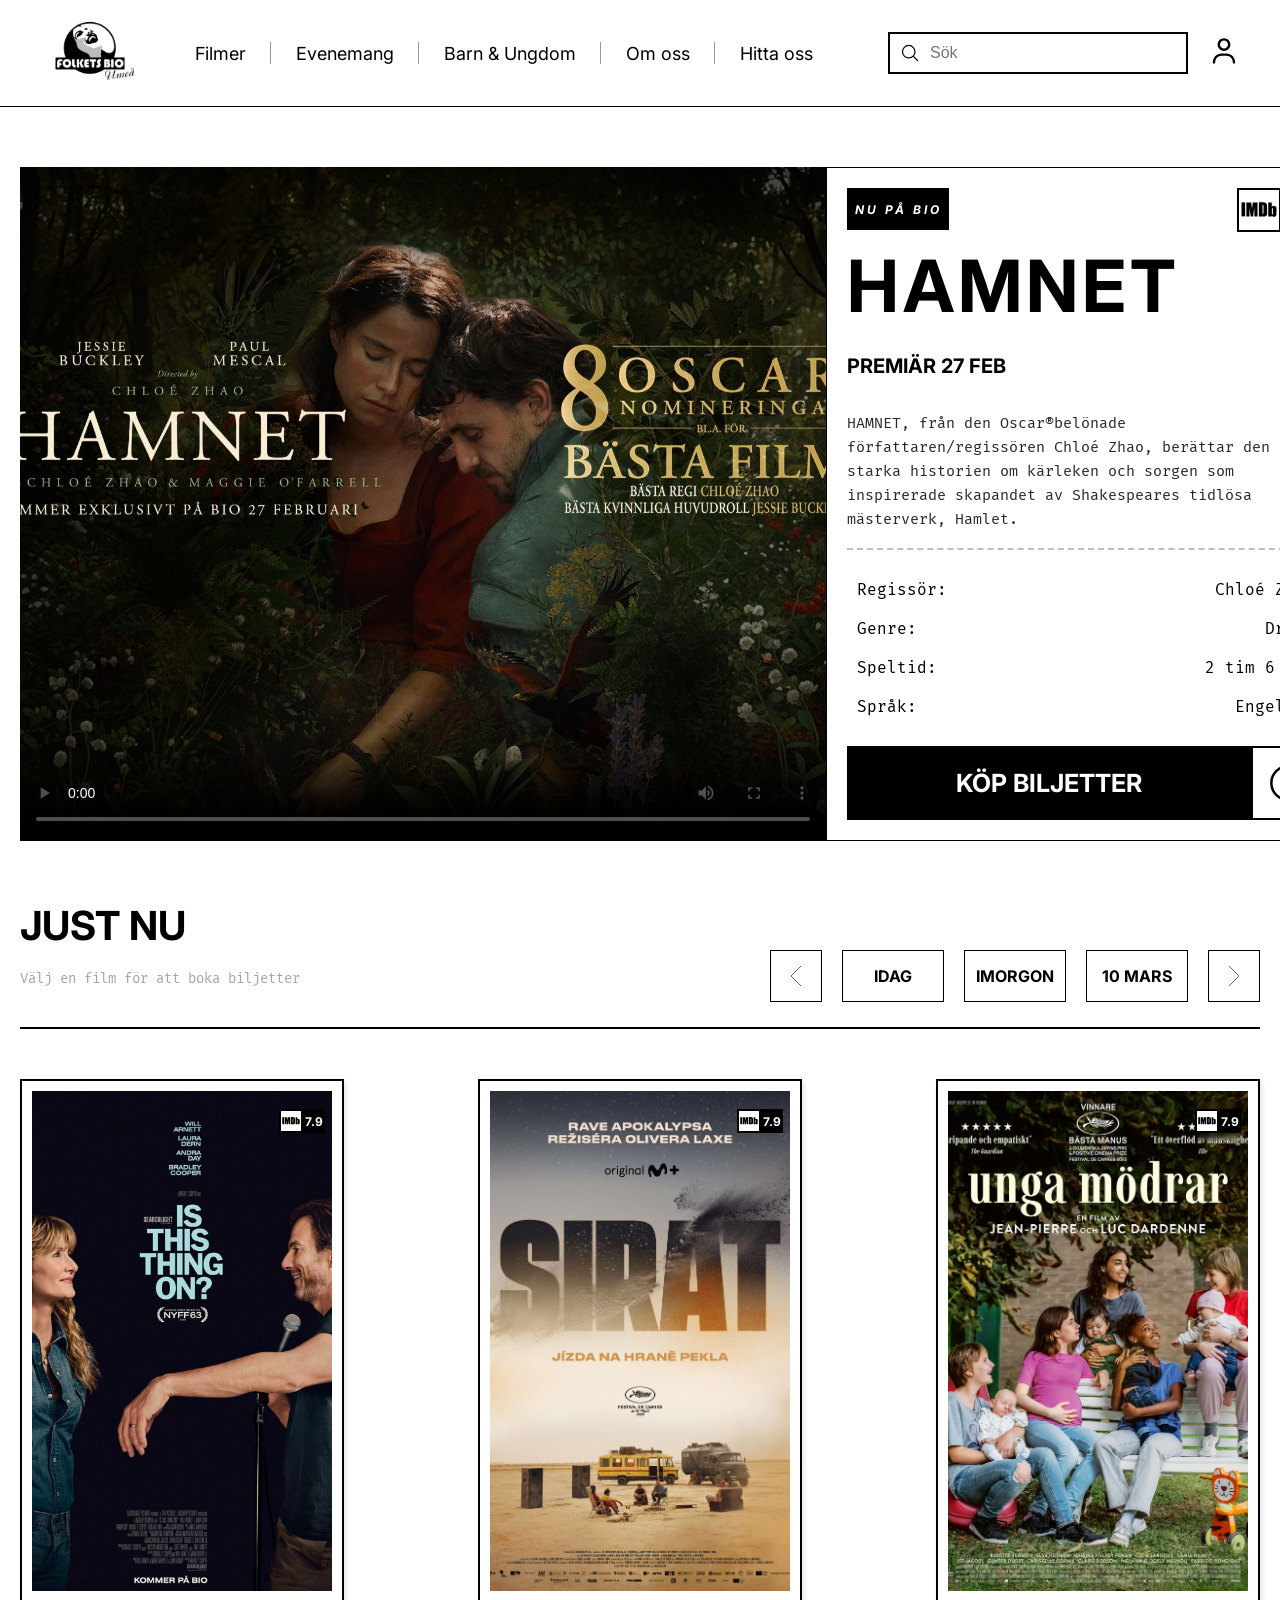
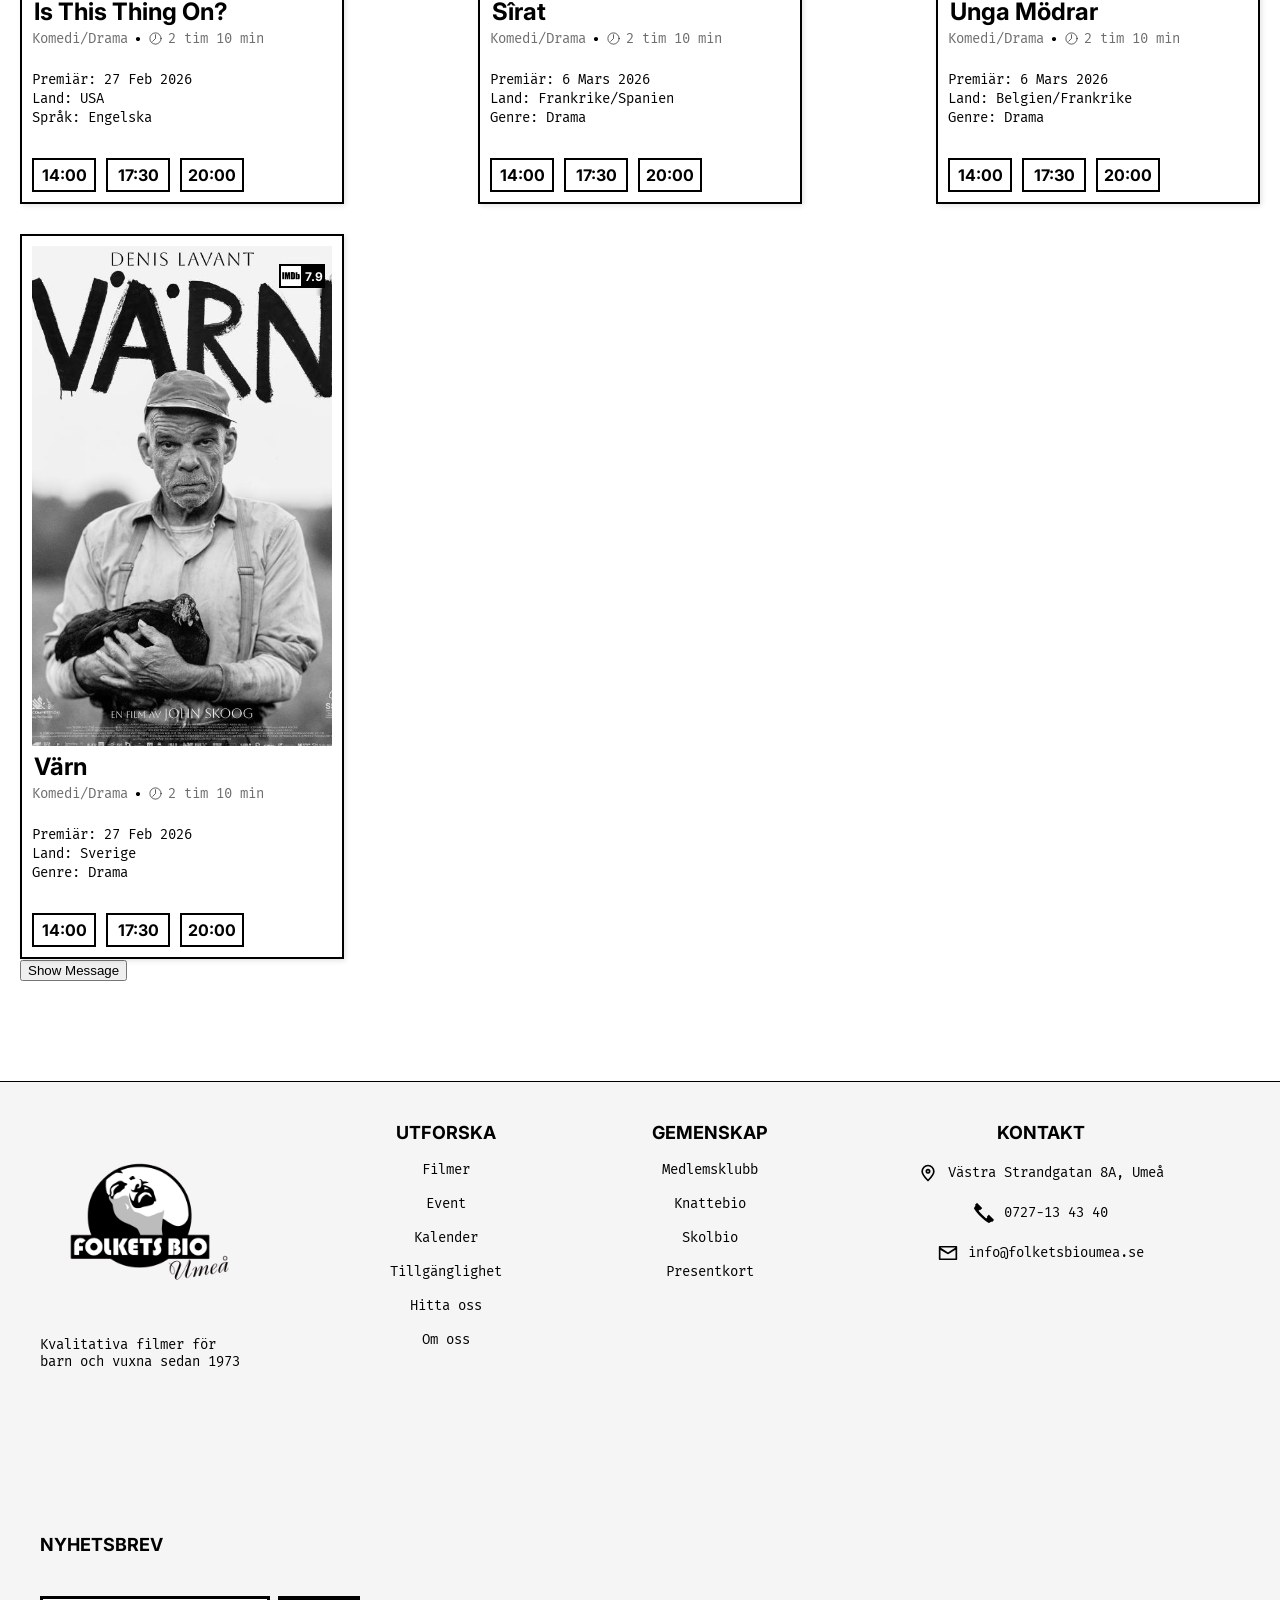
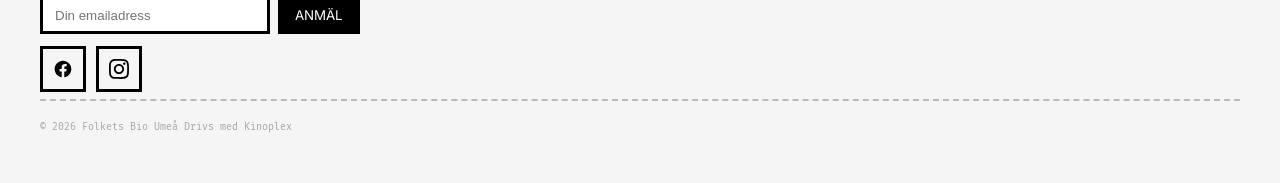
==== index.html @ 40149605 "changed task 2" ====
<!DOCTYPE html>
<html lang="sv">
<head>
    <meta charset="UTF-8">
    <meta name="viewport" content="width=device-width, initial-scale=1.0">
    <meta name="description" content="Folkets Bio">
    <title>Folkets Bio</title>
    <link rel="stylesheet" href="css/style.css">
    <script src="script.js"></script>
</head>
<body class="page-home">
    <header>
        <nav class="navbar">

            <div class="nav-left">
                <a href="index.html">
                <img src="images/folketsbio-logga.png" alt="Folkets Bio logga" class="logga-hemsida">
                </a>
            </div>
            
            <ul class="menu">
                <li><a href="filmer.html">Filmer</a></li>
                <li><a href="event.html">Evenemang</a></li>
                <li><a href="smafolketsbio.html">Barn & Ungdom</a></li>
                <li><a href="om-oss.html">Om oss</a></li>
                <li><a href="hitta-oss.html">Hitta oss</a></li>
            </ul>
            
            <div class="nav-right">
                <form role="search" class="search-form">
                    <label for="site-search" class="visually-hidden">
                        Sök allt på sidan
                    </label>
                    <input
                        type="search"
                        id="site-search"
                        class="searchbar"
                        placeholder="Sök"
                        >
                </form>

                <a href="profil.html" aria-label="Profil">
                    <img
                        src="images/icons/user-regular-full.svg"
                        class="profilikon"
                        alt="profil"
                        >
                </a>
            
                <div class="hamburger">
                    <span></span>
                    <span></span>
                    <span></span>
                </div>
            </div>
            
        </nav>
    </header>
    <main>
        <section class="hero">
            <div class="hero-video">
              <video controls poster="images/hamnetbild.jpg">
                <source src="media/HAMNET - Official Teaser Trailer [HD] - Only in Theaters Thanksgiving - Focus Features (1080p, h264, youtube).mp4" type="video/mp4">
                Din webbläsare stödjer inte video.
              </video>
            </div>
        
            <div class="hero-text">
                <div class="top-row">
                    <div class="newmoviebox"><p>NU PÅ BIO</p></div>
                    <div class="rating">
                        <img src="images/imdb-logo-cinema.svg" alt="imdb" class="rating-icon">
                        <div class="rating-text">
                            <p>7.9</p>
                        </div>
                    </div>
                </div>
                <br>
                <h1>HAMNET</h1>
                <h5>PREMIÄR 27 FEB</h5>
                <div class="movie-description">
                    <p>
                        HAMNET, från den Oscar®belönade författaren/regissören 
                        Chloé Zhao, berättar den starka historien om kärleken 
                        och sorgen som inspirerade skapandet av Shakespeares 
                        tidlösa mästerverk, Hamlet.
                    </p>
                </div>
                <div class="divider-herotext"></div>
                <div class="hero-info">
                    <span class="left">Regissör:</span>
                    <span class="right">Chloé Zhao</span>
                </div>
                <div class="hero-info">
                    <span class="left">Genre:</span>
                    <span class="right">Drama</span>
                </div>
                <div class="hero-info">
                    <span class="left">Speltid:</span>
                    <span class="right">2 tim 6 min</span>
                </div>
                <div class="hero-info">
                    <span class="left">Språk:</span>
                    <span class="right">Engelska</span>
                </div>
                <br>
                <div class="button-row">
                    <button class="buy-button">KÖP BILJETTER</button>
                    <button class="info-button">
                        <img src="images/icons/info-circle-svgrepo-com.svg" alt="info" class="infoicon">
                    </button>
                </div>
            </div>
          </section>
        <br>
        <br>
        <br>
        <h1>JUST NU</h1>
        <div class="row-over-movies">
            <h6>Välj en film för att boka biljetter</h6>
            <div class="scroll-movies">
                <button class="arrow-box">
                    <img src="images/icons/arrow-left4-svgrepo-com.svg" alt="arrow" class="arrowicon">
                </button>
                <button class="date-box">IDAG</button>
                <button class="date-box">IMORGON</button>
                <button class="date-box">10 MARS</button>
                <button class="arrow-box">
                    <img src="images/icons/arrow-right4-svgrepo-com.svg" alt="arrow" class="arrowicon">
                </button>
            </div>
        </div>
        <br>
        <div class="movie-container">

            <div class="divider"></div>

            <div class="movie-card">
                <img src="images/isthisthingon.jpeg" alt="Is This Thing On?" class="movie-poster" onclick="openPopup('movie1')">
                <div class="rating-small">
                    <img src="images/imdb-logo-cinema.svg" alt="imdb" class="rating-icon-small">
                    <div class="rating-text-small">
                        <p>7.9</p>
                    </div>
                </div>
                <br>
                <div class="movie-info">
                    <h3 onclick="openPopup('movie1')">Is This Thing On?</h3>
                    <div class="time-genre-row">
                        <p>Komedi/Drama</p>
                        <img src="images/icons/dot-small-svgrepo-com.svg" class="doticon">
                        <img src="images/icons/clock-0700-svgrepo-com.svg" class="clockicon">
                        <p>2 tim 10 min</p>
                    </div>
                    <br>
                    <p>Premiär: 27 Feb 2026</p>
                    <p>Land: USA</p>
                    <p>Språk: Engelska</p>
                </div>
                <br>
                <div class="showtimes">
                    <button class="showtime"><p>14:00</p></button>
                    <button class="showtime"><p>17:30</p></button>
                    <button class="showtime"><p>20:00</p></button>
                </div>
                <div id="movie1" class="popup" style="display:none;">
                    <div class="popup-content">
                      <span class="close" onclick="closePopup('movie1')">&times;</span>
                      <h3>Franz K.</h3>
                      <p>Här är lite information om filmen...</p>
                    </div>
                  </div>
                
            </div>
        
            <div class="movie-card">
                <img src="images/sirat.jpg" alt="Sîrat" class="movie-poster">
                <div class="rating-small">
                    <img src="images/imdb-logo-cinema.svg" alt="imdb" class="rating-icon-small">
                    <div class="rating-text-small">
                        <p>7.9</p>
                    </div>
                </div>
                <br>
                <div class="movie-info">
                    <h3>Sîrat</h3>
                    <div class="time-genre-row">
                        <p>Komedi/Drama</p>
                        <img src="images/icons/dot-small-svgrepo-com.svg" class="doticon">
                        <img src="images/icons/clock-0700-svgrepo-com.svg" class="clockicon">
                        <p>2 tim 10 min</p>
                    </div>
                    <br>
                    <p>Premiär: 6 Mars 2026</p>
                    <p>Land: Frankrike/Spanien</p>
                    <p>Genre: Drama</p>
                </div>
                <br>
                <div class="showtimes">
                    <button class="showtime"><p>14:00</p></button>
                    <button class="showtime"><p>17:30</p></button>
                    <button class="showtime"><p>20:00</p></button>
                </div>
            </div>
        
            <div class="movie-card">
                <img src="images/ungamodrar.jpg" alt="Unga Mödrar" class="movie-poster">
                <div class="rating-small">
                    <img src="images/imdb-logo-cinema.svg" alt="imdb" class="rating-icon-small">
                    <div class="rating-text-small">
                        <p>7.9</p>
                    </div>
                </div>
                <br>
                <div class="movie-info">
                    <h3>Unga Mödrar</h3>
                    <div class="time-genre-row">
                        <p>Komedi/Drama</p>
                        <img src="images/icons/dot-small-svgrepo-com.svg" class="doticon">
                        <img src="images/icons/clock-0700-svgrepo-com.svg" class="clockicon">
                        <p>2 tim 10 min</p>
                    </div>
                    <br>
                    <p>Premiär: 6 Mars 2026</p>
                    <p>Land: Belgien/Frankrike</p>
                    <p>Genre: Drama</p>
                </div>
                <br>
                <div class="showtimes">
                    <button class="showtime"><p>14:00</p></button>
                    <button class="showtime"><p>17:30</p></button>
                    <button class="showtime"><p>20:00</p></button>
                </div>
            </div>
        
            <div class="movie-card">
                <img src="images/varn.jpeg" alt="Värn" class="movie-poster">
                <div class="rating-small">
                    <img src="images/imdb-logo-cinema.svg" alt="imdb" class="rating-icon-small">
                    <div class="rating-text-small">
                        <p>7.9</p>
                    </div>
                </div>
                <br>
                <div class="movie-info">
                    <h3>Värn</h3>
                    <div class="time-genre-row">
                        <p>Komedi/Drama</p>
                        <img src="images/icons/dot-small-svgrepo-com.svg" class="doticon">
                        <img src="images/icons/clock-0700-svgrepo-com.svg" class="clockicon">
                        <p>2 tim 10 min</p>
                    </div>
                    <br>
                    <p>Premiär: 27 Feb 2026</p>
                    <p>Land: Sverige</p>
                    <p>Genre: Drama</p>
                </div>
                <br>
                <div class="showtimes">
                    <button class="showtime"><p>14:00</p></button>
                    <button class="showtime"><p>17:30</p></button>
                    <button class="showtime"><p>20:00</p></button>
                </div>
            </div>
        </div>


        <button onclick="showMessage()">Show Message</button>

    </main>
    <br>
    <br>
    <footer class="site-footer">
        <div class="footer-content">
          <div class="footer-logo">
            <img src="images/folketsbio-logga.png" alt="Folkets Bio" class="footer-logo">
            <p>Kvalitativa filmer för 
                barn och vuxna sedan 1973</p>
          </div>
          <div class="utforska">
            <ul class="footer-links">
                <li class="list-header">UTFORSKA</li>
                <li><a href="filmer.html">Filmer</a></li>
                <li><a href="event.html">Event</a></li>
                <li><a href="kalender.html">Kalender</a></li>
                <li><a href="tillgänglighet.html">Tillgänglighet</a></li>
                <li><a href="hitta-oss.html">Hitta oss</a></li>
                <li><a href="om-oss.html">Om oss</a></li>
            </ul>
          </div>
          <div class="gemenskap">
            <ul class="footer-links">
                <li class="list-header">GEMENSKAP</li>
                <li><a href="">Medlemsklubb</a></li>
                <li><a href="smafolketsbio.html">Knattebio</a></li>
                <li><a href="">Skolbio</a></li>
                <li><a href="">Presentkort</a></li>
            </ul>
          </div>
          <div class="kontakt">
            <ul class="footer-links">
                <li class="list-header">KONTAKT</li>
                <li>
                    <img src="images/icons/location-pin-alt-1-svgrepo-com.svg" class="list-icon">
                    <span>Västra Strandgatan 8A, Umeå</span>
                </li>
                <li>
                    <img src="images/icons/telephone-call-telephone-svgrepo-com.svg" class="list-icon">
                    <span>0727-13 43 40</span>
                </li>
                <li>
                    <img src="images/icons/mail-svgrepo-com.svg" class="list-icon">
                    <span>info@folketsbioumea.se</span>
                </li>
            </ul>
          </div>
          <li class="newsletter">
    
            <span class="newsletter-title">NYHETSBREV</span>
            <br>
            <div class="newsletter-form">
                <input
                    type="email"
                    placeholder="Din emailadress"
                    class="newsletter-input"
                >
                <button class="newsletter-button">ANMÄL</button>
            </div>
        
            <div class="newsletter-icons">
                <div class="newsletter-icons">
                    <a href="https://www.facebook.com/folketsbioumea" class="icon-box"><img src="images/icons/facebook-svgrepo-com.svg" alt="Facebook"></a>
                    <a href="https://www.instagram.com/folketsbioumea" class="icon-box"><img src="images/icons/instagram-167-svgrepo-com.svg" alt="Instagram"></a>
                </div>
            </div>
        
        </li>
        </div>
        <div class="footer-divider"></div>
        <p>© 2026 Folkets Bio Umeå     Drivs med Kinoplex</p>
      </footer>
</body>
</html>
---- css/style.css ----
@import url('https://fonts.googleapis.com/css2?family=Fira+Mono:wght@400;500;700&display=swap');

@import url('https://fonts.googleapis.com/css2?family=Inter:wght@400;700&display=swap');

body{
    margin: 0;
    font-family: 'Inter', sans-serif;
    padding: 0;
    width: 100%;
    overflow-x: hidden;
    box-sizing: border-box;
}

header {
    border-bottom: 1px solid #000;
    position: sticky;
    top: 0;
    z-index: 1000;
    background-color: #fff;
    padding: 0;
}
  
.navbar {
    display: flex;
    flex-wrap: nowrap;
    align-items: center;
    justify-content: space-between;
    padding: 1px 40px;
    gap: 20px;
}
    
.nav-left{
    flex: 1 1 auto;
    min-width: 0;
}

.menu{
    display:flex;
    gap:50px;
    list-style:none;
    margin:0;
    padding:0;
    justify-content:center;
    flex: 1 1 auto;
    min-width: 0;
}

.hamburger {
    display: none;
    cursor: pointer;
    width: 40px;
    height: 30px;
    flex-shrink: 0;
}

.nav-right{
    flex: 1 1 auto;
    min-width: 0;
    display:flex;
    justify-content:flex-end;
    align-items:center;
    gap:20px;
}

.visually-hidden {
    position: absolute;
    width: 1px;
    height: 1px;
    padding: 0;
    margin: -1px;
    overflow: hidden;
    clip: rect(0, 0, 0, 0);
    white-space: nowrap;
    border: 0;
}

.menu a {
    text-decoration: none;
    color: #000;
    font-weight: thin;
    font-size: 18px;
}


.menu li {
    position: relative;
}
.menu li::after {
    content: "";
    position: absolute;
    right: -25px;
    top: 50%;
    transform: translateY(-50%);
    width: 1px;
    height: 22px;
    background-color: #000;
    opacity: 0.4;
}
.menu li:last-child::after {
    display: none;
}


.profilikon {
    width: 32px;
    height: auto;
}
  
.menu a:hover {
    text-decoration: underline;
}


.logga-hemsida {
    width: auto;
    height: 100px;
    flex-shrink: 1;
}

.searchbar{
    padding:10px 20px 10px 40px;
    flex-shrink: 1;
    width: 300px;
    border:2px solid #000;
    outline: none;
    font-size:16px;
    margin-left:20px;
    min-width: 120px;
    transition: all 0.2s ease;
    background-image: url('data:image/svg+xml;utf8,<svg xmlns="http://www.w3.org/2000/svg" fill="none" viewBox="0 0 24 24" stroke-width="1.5" stroke="currentColor" class="size-6"><path stroke-linecap="round" stroke-linejoin="round" d="m21 21-5.197-5.197m0 0A7.5 7.5 0 1 0 5.196 5.196a7.5 7.5 0 0 0 10.607 10.607Z" /></svg>');
    background-size: 20px 20px;
    background-repeat: no-repeat;
    background-position: 10px center;
}
.searchbar:focus {
    border-color: #005fa3;
    box-shadow: 0 0 5px rgba(0,123,255,0.5);
}

.hero {
    display: flex;
    gap: 0px;
    align-items: stretch;
    box-sizing: border-box;
}
  
.hero-video {
    flex: 0 0 65%;
}

.hero-video video {
    max-width: 100%;
    width: 100%;
    height: 100%;
    object-fit: cover;
}

.top-row {
    display: flex;
}

.newmoviebox {
    border: 1px solid #000;
    width: 100px;
    height: 40px;
    display: flex;
    align-items: center;
    justify-content: center;
    background-color: #000;
}

.newmoviebox p {
    color: #fff;
    font-style: italic;
    font-weight: bold;
    font-size: 12px;
    letter-spacing: 3px;
}

.rating {
    display: flex;
    align-items: center;
    justify-content: center;
    margin-left: auto;
}

.rating-icon {
    border: 2px solid #000;
    width: 40px;
    height: 40px;
    object-fit: cover;
    background-color: #fff;
}

.rating-text {
    display: flex;
    justify-content: center;
    align-items: center;
    margin: 0;
    background-color: #000;
    border: 2px solid #000;
    width: 40px;
    height: 40px;
    color: #fff;
    font-weight: bold;
    font-size: 18px;
}

.hero-text {
    flex: 0 0 35%;
    padding: 20px 20px;
    box-sizing: border-box;
    border: 1px solid black;
    background-color: white;
    min-height: 450px;
    max-width: 100%;
    width: 100%;
}

.hero-text h1 {
    font-size: 72px;
    
    letter-spacing: 4px;
    line-height: 0.95;
}

.hero-text h5 {
    font-weight: bold;
    font-size: 20px;
}

.movie-description {
    font-family: "Fira Mono", monospace;
}
.movie-description p {
    font-size: 15px;
    line-height: 1.6;
    opacity: 0.85;
}

.divider-herotext {
    flex-basis: 100%;
    height: 2px;
    margin: 5px 0 20px 0;
    opacity: 0.5;
    border-bottom: 2px dashed gray;
}

.hero-info {
    display: flex;
    justify-content: space-between;
    align-items: center;
    padding: 10px;
    font-family: "Fira Mono", monospace;
}

.button-row {
    display: flex;
    margin-top: auto;
}

.buy-button {
    all: unset;
    cursor: pointer;
    border: 2px solid #000;
    display: flex;
    width: 400px;
    height: 70px;
    align-items: center;
    justify-content: center;
    background-color: #000;
    color: #fff;
    font-size: 25px;
    font-weight: bold;
}
.info-button {
    all: unset;
    cursor: pointer;
    display: flex;
    justify-content: center;
    align-items: center;
    background-color: #fff;
    border: 2px solid #000;
    width: 70px;
    height: 70px;
    margin-left: auto;
}
.info-button .infoicon {
    width: 40px;
    height: 40px;
}

.buy-button:hover {
    background-color: #fff;
    color: #000;
}

.buy-button:focus-visible {
    outline: 2px solid #005fa3;
    outline-offset: 2px;
}

main {
    margin: 40px auto;
    padding: 20px 20px;
    max-width: 1500px;
}

main h1 {
    margin: 0;
    font-size: 40px;
    font-weight: bold;
}
main h6 {
    margin: 5px 0 0 0;
    font-size: 14px;
    font-family: "Fira Mono", monospace;
    color: rgb(164, 164, 164);
    font-weight: lighter;
}

img {
    max-width: 100%;
    height: auto;
}

.row-over-movies {
    display: flex;
    justify-content: space-between;
    align-items: center;
}

.scroll-movies {
    display: flex;
    gap: 20px;
}

.arrow-box {
    all: unset;
    cursor: pointer;
    border: 1px solid #000;
    height: 50px;
    width: 50px;
    display: flex;
    align-items: center;
    justify-content: center;
}
.arrow-box .arrowicon {
    height: 40px;
    width: 40px;
    object-fit: contain;
}

.date-box {
    all: unset;
    cursor: pointer;
    border: 1px solid #000;
    height: 50px;
    width: 100px;
    display: flex;
    justify-content: center;
    align-items: center;
    font-weight: bold;
}

.arrow-box:hover {
    background-color: #000;
    color: #fff;
}
.arrow-box:focus-visible {
    outline: 2px solid #005fa3;
    outline-offset: 2px;
}
.date-box:hover {
    background-color: #000;
    color: #fff;
}
.date-box:focus-visible {
    outline: 2px solid #005fa3;
    outline-offset: 2px;
}

.divider {
    flex-basis: 100%;
    height: 2px;
    background-color: #000;
    margin: 5px 0 20px 0;
}

.movie-container {
    display: flex;
    justify-content: space-between;
    flex-wrap: wrap;
    gap: 30px;
}

.movie-card {
    position: relative;
    flex: 0 1 300px;
    border: 2px solid #000;
    padding: 10px;
    width: 360px;
    text-align: left;
    box-shadow: 2px 2px 5px rgba(0,0,0,0.1);
}
.movie-card:hover {
    transform: translateY(-4px);
    box-shadow: 6px 6px 0 #000;
}

.movie-poster {
    width: 100%;
    height: 500px;
    object-fit: cover;
    border: none;
}

.rating-small {
    position: absolute;
    top: 20px;
    right: 20px;

    width: 40px;
    height: 40px;

    display: flex;
    align-items: center;
    justify-content: center;

    color: #fff;
    font-weight: bold;
    font-size: 14px;

    backdrop-filter: blur(2px);
}
.rating-icon-small {
    border: 2px solid #000;
    width: 20px;
    height: 20px;
    object-fit: cover;
    background-color: #fff;
}

.rating-text-small {
    display: flex;
    justify-content: center;
    align-items: center;
    margin: 0;
    background-color: #000;
    border: 2px solid #000;
    width: 20px;
    height: 20px;
    color: #fff;
    font-weight: bold;
    font-size: 12px;
}

.movie-info h3 {
    font-family: 'Inter', sans-serif;
    font-size: 24px;
    margin: 2px;
}
.time-genre-row {
    display: flex;
    justify-content: flex-start;
    align-items: center;
}
.time-genre-row p {
    font-size: 5px;
    color: #6e6e6e;
}
.doticon {
    height: 20px;
    width: 20px;
}
.clockicon {
    height: 15px;
    width: 15px;
    padding-right: 5px;
}

.movie-info p {
    font-family: "Fira Mono", monospace;
    font-size: 14px;
    margin: 2px 0;
}

.showtimes {
    display: flex;
    gap: 10px;
    margin-top: 10px;
}
.showtimes .showtime {
    all: unset;
    cursor: pointer;
    border: 2px solid #000;
    width: 60px;
    height: 30px;
    display: flex;
    align-items: center;
    justify-content: center;
    font-weight: bold;
    background-color: white;
}

.showtimes .showtime:hover {
    background-color: #000;
    color: #fff;
}
.showtime:focus-visible {
    outline: 2px solid #005fa3;
    outline-offset: 2px;
}
.popup {
    position: fixed;
    top: 0;
    left: 0;
    width: 100%;
    height: 100%;
    background: rgba(0,0,0,0.6);
    display: flex;
    justify-content: center;
    align-items: center;
  }
  
  .popup-content {
    background: white;
    padding: 20px;
    border-radius: 5px;
    max-width: 400px;
    text-align: center;
    position: relative;
  }
  
  .close {
    position: absolute;
    top: 5px;
    right: 10px;
    font-size: 24px;
    cursor: pointer;
  }

.movie-calender-buttons {
    display: flex;
    gap: 20px;
}

.nowlater-box {
    all: unset;
    cursor: pointer;
    border: 1px solid #000;
    height: 50px;
    width: 120px;
    display: flex;
    justify-content: center;
    align-items: center;
    font-weight: bold;
}
.nowlater-box:hover {
    background-color: #000;
    color: #fff;
}
.nowlater-box:focus-visible {
    outline: 2px solid #005fa3;
    outline-offset: 2px;
}

.calender-box {
    all: unset;
    cursor: pointer;
    border: 1px solid #000;
    height: 50px;
    width: 50px;
    display: flex;
    align-items: center;
    justify-content: center;
}
.calender-box:hover {
    background-color: #000;
    color: #fff;
}
.calender-box:focus-visible {
    outline: 2px solid #005fa3;
    outline-offset: 2px;
}

.calender-box .calendericon {
    height: 30px;
    width: 30px;
    object-fit: contain;
}

.filter-movies {
    display: flex;
    justify-content: flex-end;
    gap: 15px;
}

.genre-button {
    cursor: pointer;
    display: flex;
    height: 40px;
    width: 70px;
    border: 2px solid #000;
    background-color: #fff;
    justify-content: center;
    align-items: center;
    font-weight: bold;
}
.genre-button:hover {
    background-color: #000;
    color: #fff;
}
.genre-button:focus-visible {
    outline: 2px solid #005fa3;
    outline-offset: 2px;
}

.filterbar {
    width: 200px;
    border:2px solid #000;
    outline: none;
    font-size:16px;
    margin-left:20px;
    min-width: 120px;
    transition: all 0.2s ease;
}

.event-box {
    display: flex;
    border: 2px solid #000;
    gap: 10px;
    align-items: stretch;
    
}
.event-box:hover {
    transform: translateY(-4px);
    box-shadow: 6px 6px 0 #000;
}

.event-poster {
    height: auto;
    width: 500px;
    border-right: 2px solid #000;
    object-fit: cover;
}
.event-text {
    padding: 20px;
}
.event-text a {
    text-decoration: none;
    color: #000;
    
}
.event-text a:hover {
    text-decoration: underline;
}

.info-section {
    margin: 0 auto;
    padding: 40px;
}

.info-title {
    text-align: center;
    margin-bottom: 40px;
}

.info-content {
    display: flex;
    align-items: center;
    justify-content: center;
    gap: 40px;
}

.info-text {
    flex: 1;
    font-family: "Fira Mono", monospace;
    font-size: 15px;
    border: 2px solid black;
    padding: 20px;
    height: 550px;
    width: 700px;
    box-shadow: 6px 6px 0px black;
}

.info-image {
    height: 560px;
    width: 700px;
    border: 2px solid #000;
    padding: 15px;
    align-self: stretch;
}

.staff-row {
    display: flex;
    gap: 50px;
    justify-content: center;
    flex-wrap: wrap;
    margin: 20px 0;
}

.staff-circle {
    width: 230px;
    height: 230px;
    background-color: white;
    color: black;
    border-radius: 50%;
    border: 3px solid black;
    display: flex;
    flex-direction: column;
    justify-content: center;
    align-items: center;
    text-align: center;
    padding: 10px;
    box-sizing: border-box;
    font-family: 'Inter', sans-serif;
    box-shadow: 6px 6px 0px black;
}

.staff-circle p {
    margin: 2px 0;
    font-size: 15px;
    line-height: 1.2;
}

.staff-name {
    font-weight: bold;
}
.staff-role {
    font-style: italic;
}
.staff-email {
    font-size: 11px;
    word-break: break-word;
}

.main-profile-page {
    display: flex;
}

.profile-box {
    display: flex;
    flex-direction: column;
    border: 2px solid #000;
    padding: 20px;
    width: 450px;
    height: 450px;
    text-align: center;
    align-items: center;
    justify-content: center;
    gap: 10px;
    background-color: #eae9e9;
}
.profile-box p {
    font-size: 32px;
}
.points-box p {
    font-size: 18px;
    font-weight: bold;
}

.profile-avatar {
    width: 150px;
    height: 150px;
    border-radius: 50%;
    background-color: #000;
    color: #fff;
    display: flex;
    align-items: center;
    justify-content: center;
    font-weight: bold;
    font-size: 38px;
    font-family: 'Inter', sans-serif;
}
.points-box {
    display: flex;
    border: 1px solid #000;
    width: 150px;
    height: 60px;
    text-align: center;
    justify-content: center;
    align-items: center;
    background-color: rgb(244, 201, 91);
}

.profile-buttonlist {
    list-style: none;
    padding: 0;
    margin: 0;
    display: flex;
    flex-direction: column;
}
.profile-buttonlist button {
    all: unset;
    cursor: pointer;
    border: 2px solid #000;
    padding: 12px 20px;
    text-align: center;
    width: 450px;
    height: 50px;
    font-weight: bold;
    background-color: #fff;
    align-items: center;
}

.profile-buttonlist button:hover {
    background-color: #000;
    color: #fff;
}

.profile-buttonlist button {
    border-bottom: none;
}

.manual-divider {
    width: 494px;
    height: 2px;
    background-color: #000;
    margin-top: 0;
}

.main-row {
    display: flex;
    gap: 30px;
}

.qr-code {
    border: 2px solid #000;
}

.profile-main {
    padding-left: 30px;
}

.movies-watched {
    display: flex;
    flex-direction: column;
    border: 2px solid #000;
    height: 200px;
    width: 200px;
    text-align: center;
    background-color: #333;
    color: white;
    font-size: 14px;
    font-family: "Fira Mono", monospace;
    
}
.movies-watched p {
    font-size: 70px;
    font-weight: bold;
    font-family: 'Inter', sans-serif;
    margin: 0;
}
.member-level {
    border: 2px solid #000;
    height: 200px;
    width: 200px;
    text-align: center;
    background-color: #333;
    color: white;
    font-size: 14px;
    font-family: "Fira Mono", monospace;
}
.circular-ring-wrapper {
    display: flex;
    flex-direction: column;
    align-items: center;
    gap: 10px;
}

.circular-ring {
    position: relative;
    width: 100px;
    height: 100px;
    border-radius: 50%;
    border: 10px solid #e0e0e0;
    display: flex;
    justify-content: center;
    align-items: center;
}

.circular-ring::before {
    content: "";
    position: absolute;
    inset: 0;
    border-radius: 50%;
    border: 10px solid rgb(131, 170, 238);
    clip: rect(0, 100px, 100px, 50px);
    transform: rotate(48deg);
    transform-origin: center;
}

.ring-value {
    position: absolute;
    font-weight: bold;
    font-size: 14px;
    color: white;
    text-align: center;
    font-family: 'Inter', sans-serif;
}

.recent-activity {
    border: 2px solid #000;
    margin-top: 30px;
    width: 1000px;
    height: 500px;
}
.activity {
    border-bottom: 1px solid black;
    margin: 20px;
    padding: 4px;
}

.find-us {
    display: flex;
    justify-content: space-between;
}
.find-us-box {
    display: flex;
    border: 2px solid #000;
    height: 570px;
    width: 100%;
    max-width: 810px;
    box-shadow: 10px 4px 0 #000;
    align-items: center;
    justify-content: flex-start;
    padding: 15px;
    box-sizing: border-box;
}
.adress-info {
    display: flex;
    flex-direction: column;
    gap: 15px;
    list-style: none;
    margin: 0;
    padding: 0;
    font-size: 15px;
    font-family: "Fira Mono", monospace; 
    flex: 1 1 0;
    min-width: 0;
    word-wrap: break-word;
}
.list-icon-2 {
    width: 20px;
    height: 20px;
    display: block;
}

.adress-info li {
    display: flex;
    align-items: center;
    gap: 10px;
}

.open-hours {
    display: flex;
    gap: 10px;
}

.hours-text {
    display: flex;
    flex-direction: column;
    gap: 2px;
}

.open-hours img {
    align-self: flex-start;
}

.hours-text span {
    display: block;
}

.map-box {
    width: 600px;
    height: 550px;
    border: 2px solid #000;
    overflow: hidden;
    padding: 10px;
}

.map-box iframe {
    display: block;
    width: 100%;
    height: 100%;
    border: 0;
}

.smafolketsbio-baner {
    display: flex;
    height: 200px;
    width: 100%;
    background-color: #ee869f;
    justify-content: center;
    align-items: center;
}
.smafolketsbio-baner img {
    height: 190px;
    width: 100%;
}
.smafolketsbio-info {
    border: 2px solid black;
    padding: 20px;
    font-family: "Fira Mono", monospace;
}

table {
    width: calc(100% - 40px);
    height: 1000px;
    margin: 20px auto;
    border-collapse: collapse;
    background: #1a1a1a;
    font-family: "Fira Mono", monospace;
    table-layout: fixed;
}
  
th {
    background: #111;
    color: white;
    padding: 16px 8px;
    font-size: 1.1rem;
    border: 2px solid #333;
    text-transform: uppercase;
    letter-spacing: 1px;
}

td {
    border: 2px solid #333;
    vertical-align: top;
    padding: 14px;
    min-height: 170px;
    background: #1f1f1f;
    color: #f2f2f2;
    transition: all 0.2s;
}
td:nth-child(even) {
    background: #1c1c1c;
}
  
td:hover {
    border-color: white;
    background: #262626;
}

.date {
    font-size: 1.6rem;
    font-weight: bold;
    color: white;
    margin-bottom: 12px;
    text-align: right;
    border-bottom: 1px solid #333;
    padding-bottom: 6px;
}

.movie {
    background: #2a2a2a;
    border-left: 4px solid #d4af37;
    padding: 10px 12px;
    margin-bottom: 8px;
    font-size: 0.95rem;
    line-height: 1.3;
}

.time {
    font-size: 0.8rem;
    color: #aaa;
    font-weight: bold;
}
.special {
    color: #ff6b6b;
    font-weight: bold;
    margin-left: 4px;
}

.oscar {
    color: #ffd700;
    font-weight: bold;
    text-shadow: 0 0 6px rgba(255, 215, 0, 0.4);
}

.accessibility-header {
    border: 2px solid black;
    padding: 20px;
    display: flex;
    flex-direction: column;
    gap: 30px;

}
.accessibility-header h1{
    font-weight: bold;
}
.find-us-button {
    all: unset;
    cursor: pointer;
    border: 2px solid #000;
    display: flex;
    width: 200px;
    height: 50px;
    align-items: center;
    justify-content: center;
    background-color: #000;
    color: #fff;
    font-size: 20px;
    font-weight: bold;
}
.find-us-button:hover {
    background-color: #fff;
    color: #000;
}

.find-us-button:focus-visible {
    outline: 2px solid #005fa3;
    outline-offset: 2px;
}
.accessibility-content {
    display: flex;
    flex-direction: column;
    gap: 70px;
    
}

.accessibility-box {
    border: 2px solid black;
    padding: 20px;
    box-shadow: 10px 4px 0 #000;
    font-family: "Fira Mono", monospace;
}
.accessibility-box h2 {
    font-family: 'Inter', sans-serif;
    font-size: 30px;
}
.access-icon {
    width: 50px;
    height: 50px;
    background-color: black;
    padding: 10px;
}



.site-footer {
    border-top: 1px solid #000;
    background-color: #f5f5f5;
    padding: 40px 40px;
    font-family: "Fira Mono", monospace;
    font-size: 14px;
}

.footer-content {
    display: flex;
    align-items: flex-start;
    flex-wrap: wrap;
    gap: 150px;
}

.footer-logo {
    width: 200px;
    height: auto;
    display: block;
}

.footer-links {
    display: flex;
    flex-direction: column;
    gap: 20px;
    list-style: none;
    margin: 0;
    padding: 0;
    align-items: center;
}

.list-icon {
    width: 20px;
    height: 20px;
    display: block;
}

.footer-links li {
    display: flex;
    align-items: center;
    gap: 10px;
}

.footer-links li span,
.footer-links li a {
    line-height: 1;
}

.footer-links a {
    text-decoration: none;
    color: #000;
}

.footer-links a:hover {
    text-decoration: underline;
}

.footer-links li.list-header {
    font-size: 18px;
    font-weight: bold;
    font-family: 'Inter', sans-serif;
}

.newsletter {
    display: flex;
    flex-direction: column;
    list-style: none;
    gap: 12px;
}

.newsletter-title {
    font-size: 18px;
    font-weight: bold;
    font-family: 'Inter', sans-serif;
}

.newsletter-form {
    display: flex;
    gap: 8px;
    font-family: 'Inter', sans-serif;
}

.newsletter-input {
    padding: 8px 12px;
    border: 3px solid #000;
    width: 200px;
}

.newsletter-button {
    padding: 8px 14px;
    border: 3px solid #000;
    background-color: #000;
    color: #fff;
    cursor: pointer;
    font-family: 'Inter', sans-serif;
}

.newsletter-icons {
    display: flex;
    gap: 10px;
}

.icon-box {
    width: 40px;
    height: 40px;
    border: 3px solid #000;

    display: flex;
    align-items: center;
    justify-content: center;
}

.icon-box img {
    width: 20px;
    height: 20px;
}

.site-footer > p {
    font-size: 10px;
    color: rgb(165, 165, 165);
}

.footer-divider {
    flex-basis: 100%;
    height: 2px;
    margin: 5px 0 20px 0;
    opacity: 0.5;
    border-bottom: 2px dashed gray;
}

@media (max-width: 900px) {
    .movie-card {
        width: 100%;
    }
    .hero {
        flex-direction: column;
    }
    .hero-video, .hero-text {
        width: 100%;
        max-width: 100%;
    }
    .menu {
        display: none;
    }
    .hamburger {
        display: flex;
        flex-direction: column;
        justify-content: space-between;
        width: 35px;
        height: 25px;
        cursor: pointer;
    }

    .hamburger span {
        display: block;
        height: 4px;
        width: 100%;
        background-color: #000;
        border-radius: 2px;
    }
    .profilikon {
        display: none;
    }
    .event-box {
        flex-direction: column;
    }
    .event-poster {
        width: 100%;
        border-right: none;
        border-bottom: 2px solid black;
        display: block;
    }
    .find-us {
        flex-direction: column;
    }
    
    .map-box {
        width: 100%;
        margin-top: 20px;
        padding: 0 10px;
        box-sizing: border-box;
    }
    .info-content {
        flex-direction: column;
    }
    .footer-content {
        flex-direction: column;
        align-items: center;
        text-align: center;
        gap: 30px;
        font-size: large;
    }
}
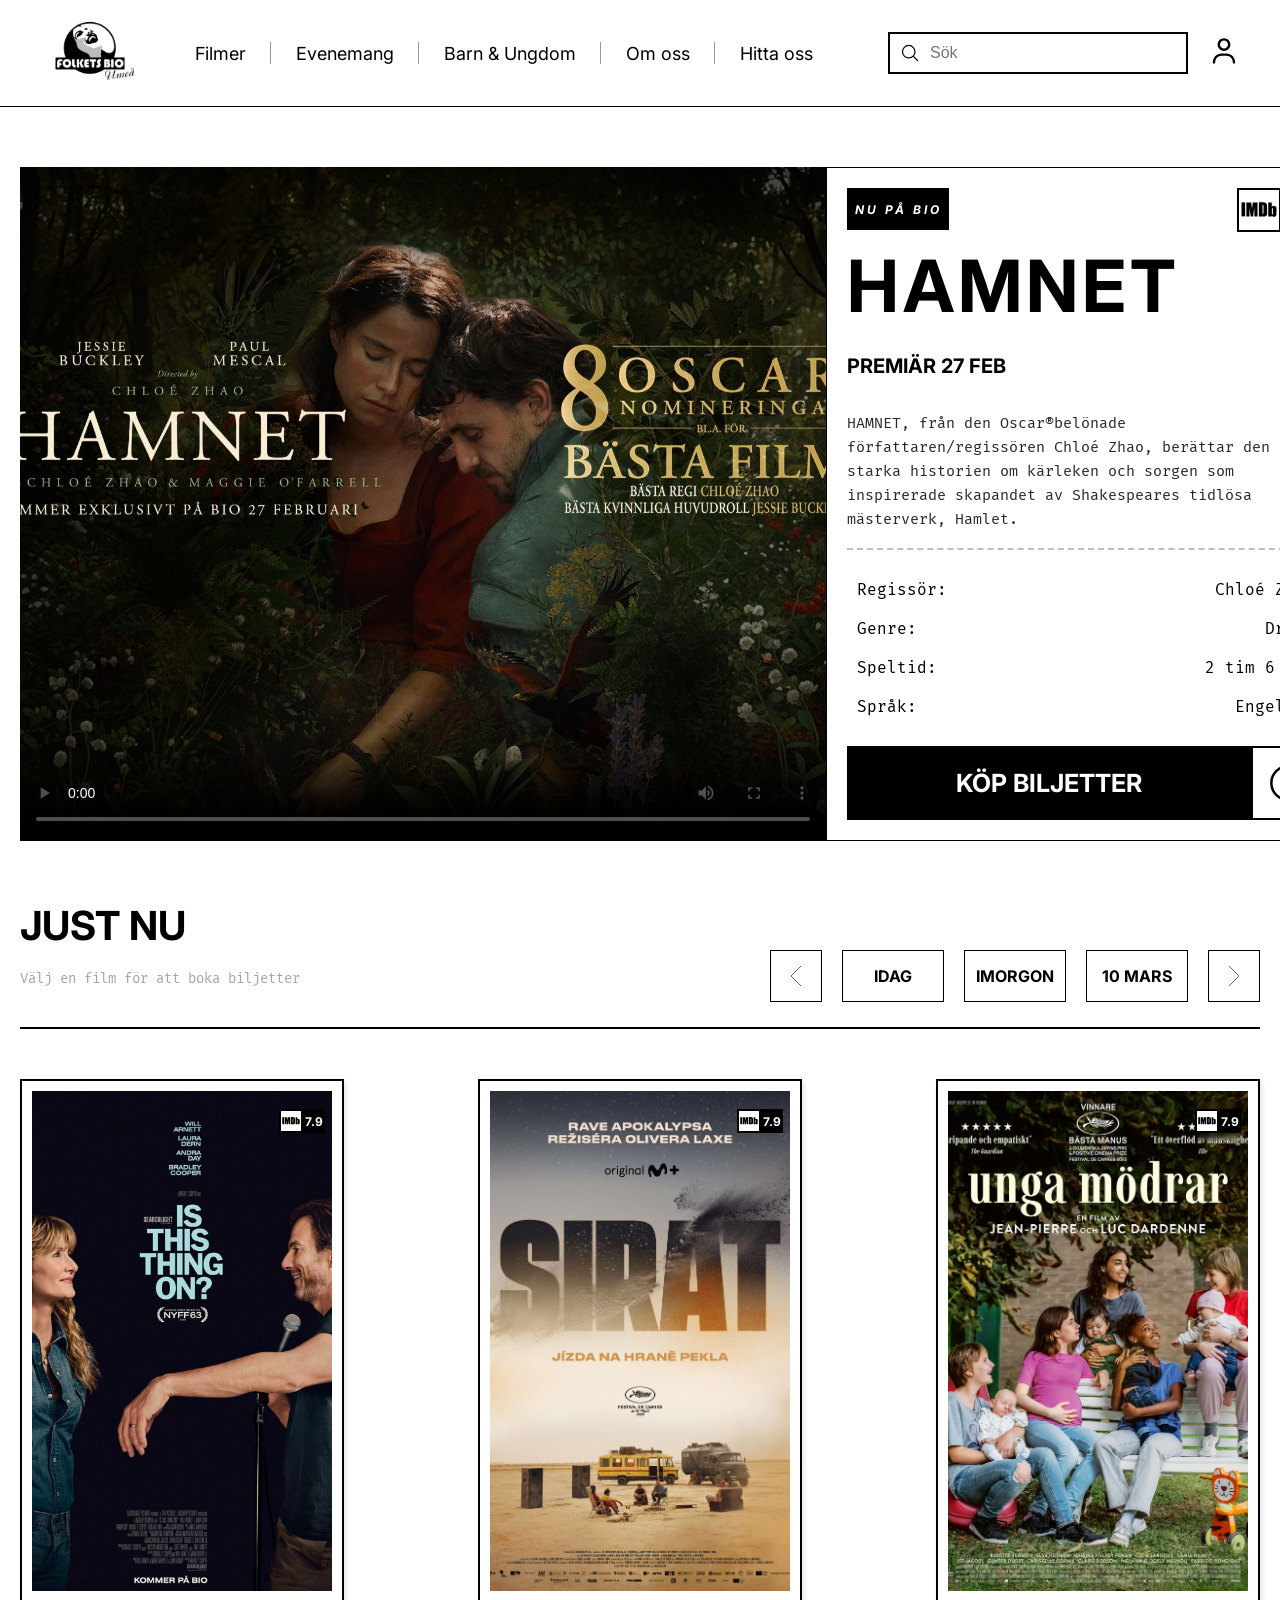
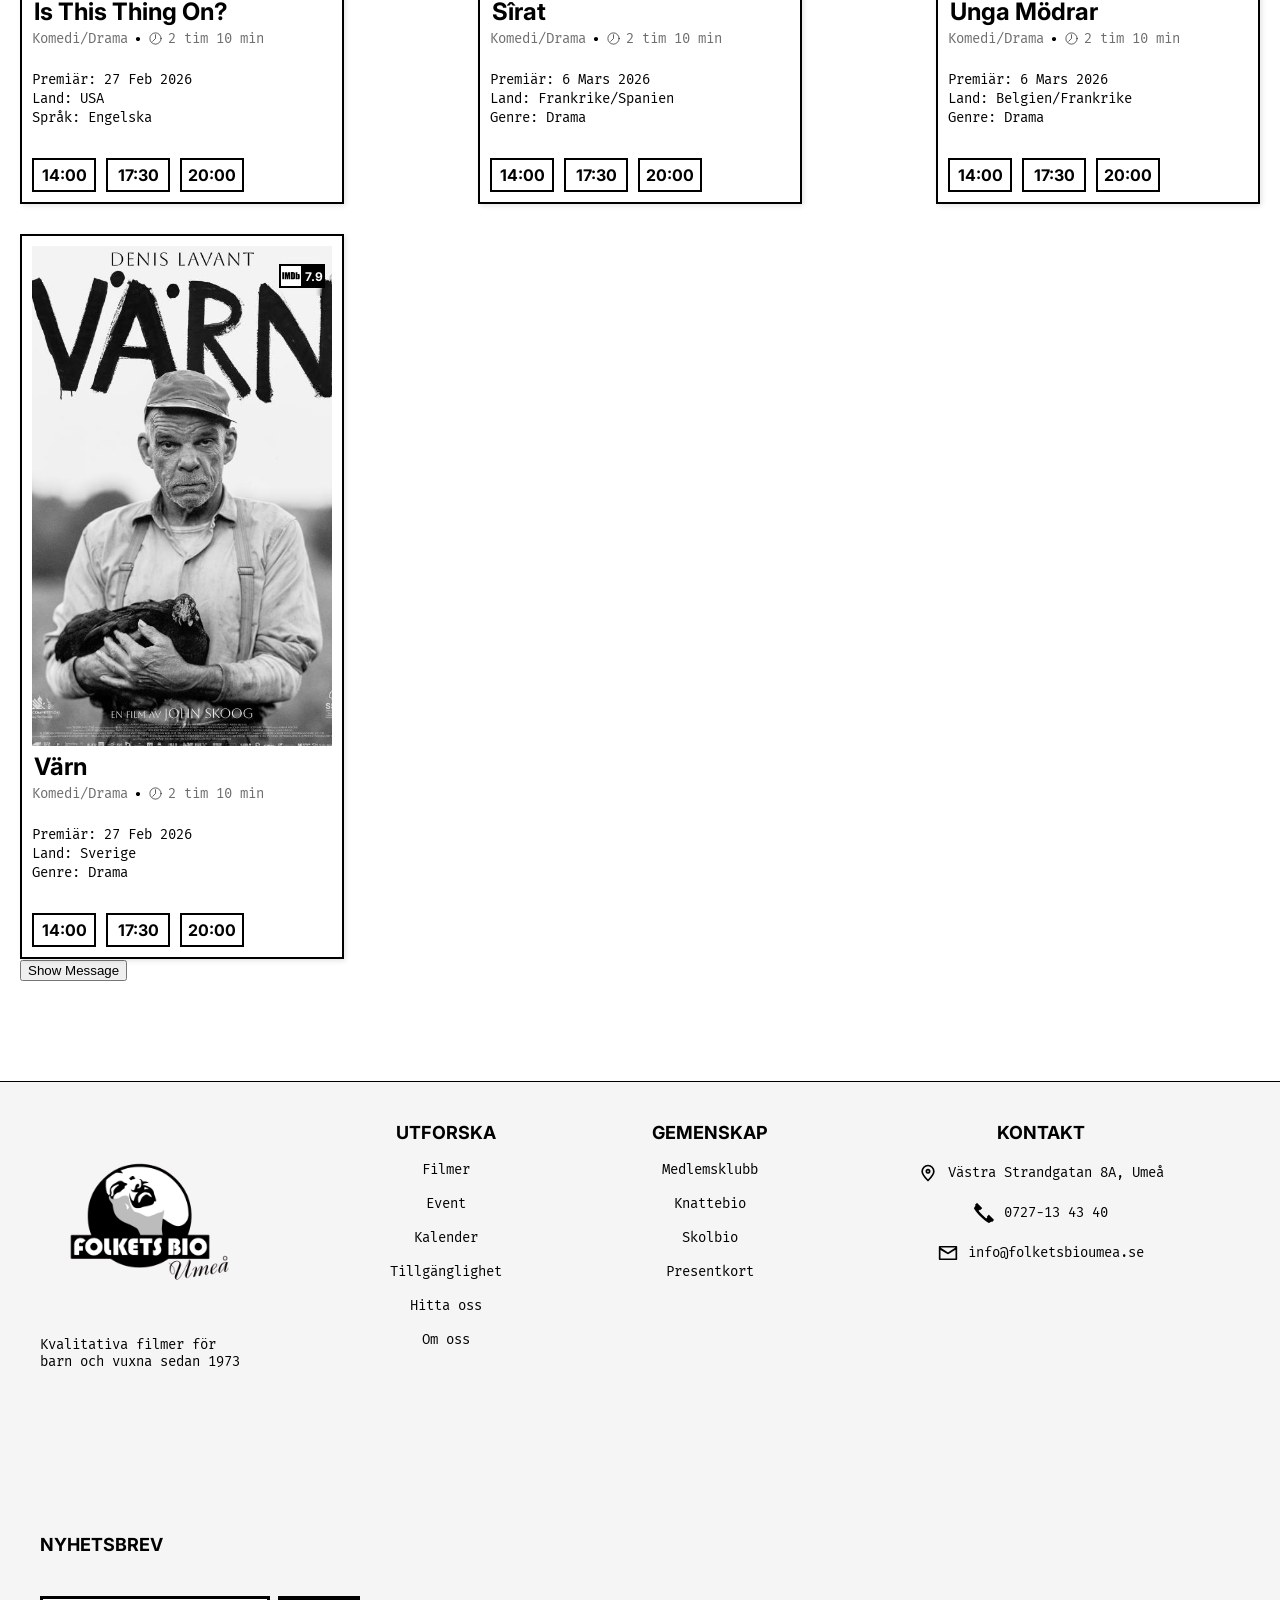
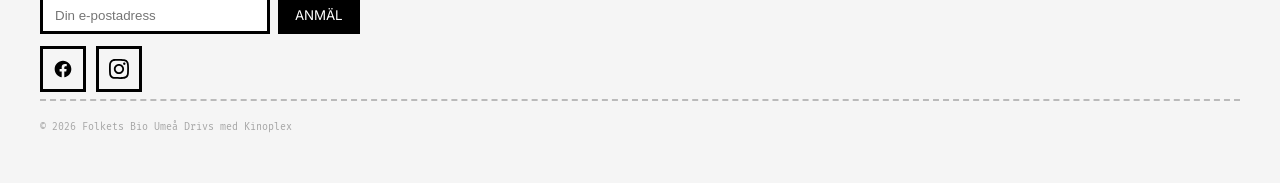
==== commit 06c02752: "fixed newsletter" ====
--- a/index.html
+++ b/index.html
@@ -60,7 +60,21 @@
         <section class="hero">
             <div class="hero-video">
               <video controls poster="images/hamnetbild.jpg">
-                <source src="media/HAMNET - Official Teaser Trailer [HD] - Only in Theaters Thanksgiving - Focus Features (1080p, h264, youtube).mp4" type="video/mp4">
+                <source src="media/hamnet-trailer.mp4" type="video/mp4">
+
+                <track
+                    src="media/hamnet-text-sv.vtt"
+                    kind="subtitles"
+                    srclang="sv"
+                    label="Svenska"
+                >
+                <track
+                    src="media/hamnet-text-en.vtt"
+                    kind="subtitles"
+                    srclang="en"
+                    label="English"
+                >
+
                 Din webbläsare stödjer inte video.
               </video>
             </div>
@@ -163,14 +177,14 @@
                     <button class="showtime"><p>17:30</p></button>
                     <button class="showtime"><p>20:00</p></button>
                 </div>
-                <div id="movie1" class="popup" style="display:none;">
-                    <div class="popup-content">
-                      <span class="close" onclick="closePopup('movie1')">&times;</span>
-                      <h3>Franz K.</h3>
-                      <p>Här är lite information om filmen...</p>
-                    </div>
-                  </div>
                 
+            </div>
+            <div id="movie1" class="popup" style="display:none;">
+                <div class="popup-content">
+                  <span class="close" onclick="closePopup('movie1')">&times;</span>
+                  <h3>Franz K.</h3>
+                  <p>Här är lite information om filmen...</p>
+                </div>
             </div>
         
             <div class="movie-card">
@@ -318,14 +332,29 @@
     
             <span class="newsletter-title">NYHETSBREV</span>
             <br>
-            <div class="newsletter-form">
+            <form
+                class="newsletter-form"
+                action="mailto:exempel@domän.se"
+                method="post"
+                enctype="text/plain"
+                >
+                <label for="newsletter-email" class="visually-hidden">
+                    E-postadress
+                </label>
+
                 <input
                     type="email"
-                    placeholder="Din emailadress"
+                    id="newsletter-email"
+                    name="email"
+                    placeholder="Din e-postadress"
                     class="newsletter-input"
+                    required
                 >
-                <button class="newsletter-button">ANMÄL</button>
-            </div>
+
+                <button type="submit" class="newsletter-button">
+                    ANMÄL
+                </button>
+            </form>
         
             <div class="newsletter-icons">
                 <div class="newsletter-icons">
--- a/css/style.css
+++ b/css/style.css
@@ -154,6 +154,15 @@
     height: 100%;
     object-fit: cover;
 }
+video::cue {
+    font-family: Arial, sans-serif;
+    font-size: 1.6rem;
+    color: #ffffff;
+    background: rgba(0, 0, 0, 0.8);
+    padding: 6px 10px;
+    border-radius: 6px;
+    line-height: 1.4;
+  }
 
 .top-row {
     display: flex;
@@ -1269,18 +1278,34 @@
     border-bottom: 2px dashed gray;
 }
 
-@media (max-width: 900px) {
+@media (max-width: 1020px) {
+
+    * {
+        box-sizing: border-box;
+    }
     .movie-card {
         width: 100%;
     }
+    .movie-container {
+        display: flex;
+        flex-wrap: wrap;
+        justify-content: center;
+    }
     .hero {
         flex-direction: column;
+    }
+    .hero h1 {
+        font-size: clamp(2rem, 6vw, 3rem);
+        word-break: break-word;
     }
     .hero-video, .hero-text {
         width: 100%;
         max-width: 100%;
     }
     .menu {
+        display: none;
+    }
+    .search-form {
         display: none;
     }
     .hamburger {
@@ -1302,6 +1327,22 @@
     .profilikon {
         display: none;
     }
+    .date-box,
+    .arrow-box {
+        flex: 1;
+        min-width: 0;
+        padding: 6px 8px;
+        font-size: 0.75rem;
+    }
+    .row-over-movies h6 {
+        font-size: 0.9rem;
+    }
+    .scroll-movies {
+        display: flex;
+        flex-wrap: nowrap;
+        overflow: hidden;
+        justify-content: space-between;
+    }
     .event-box {
         flex-direction: column;
     }
@@ -1331,4 +1372,40 @@
         gap: 30px;
         font-size: large;
     }
-}+}
+
+@media print {
+
+    nav,
+    .menu,
+    header,
+    footer {
+      display: none;
+    }
+
+    body {
+      font-family: Georgia, serif;
+      color: black;
+      background: white;
+      margin: 0;
+    }
+  
+    * {
+      background: none !important;
+      box-shadow: none !important;
+    }
+  
+    img {
+      max-width: 100%;
+      height: auto;
+    }
+
+    a {
+      text-decoration: none;
+      color: black;
+    }
+  
+    .container {
+      width: 100%;
+    }
+  }
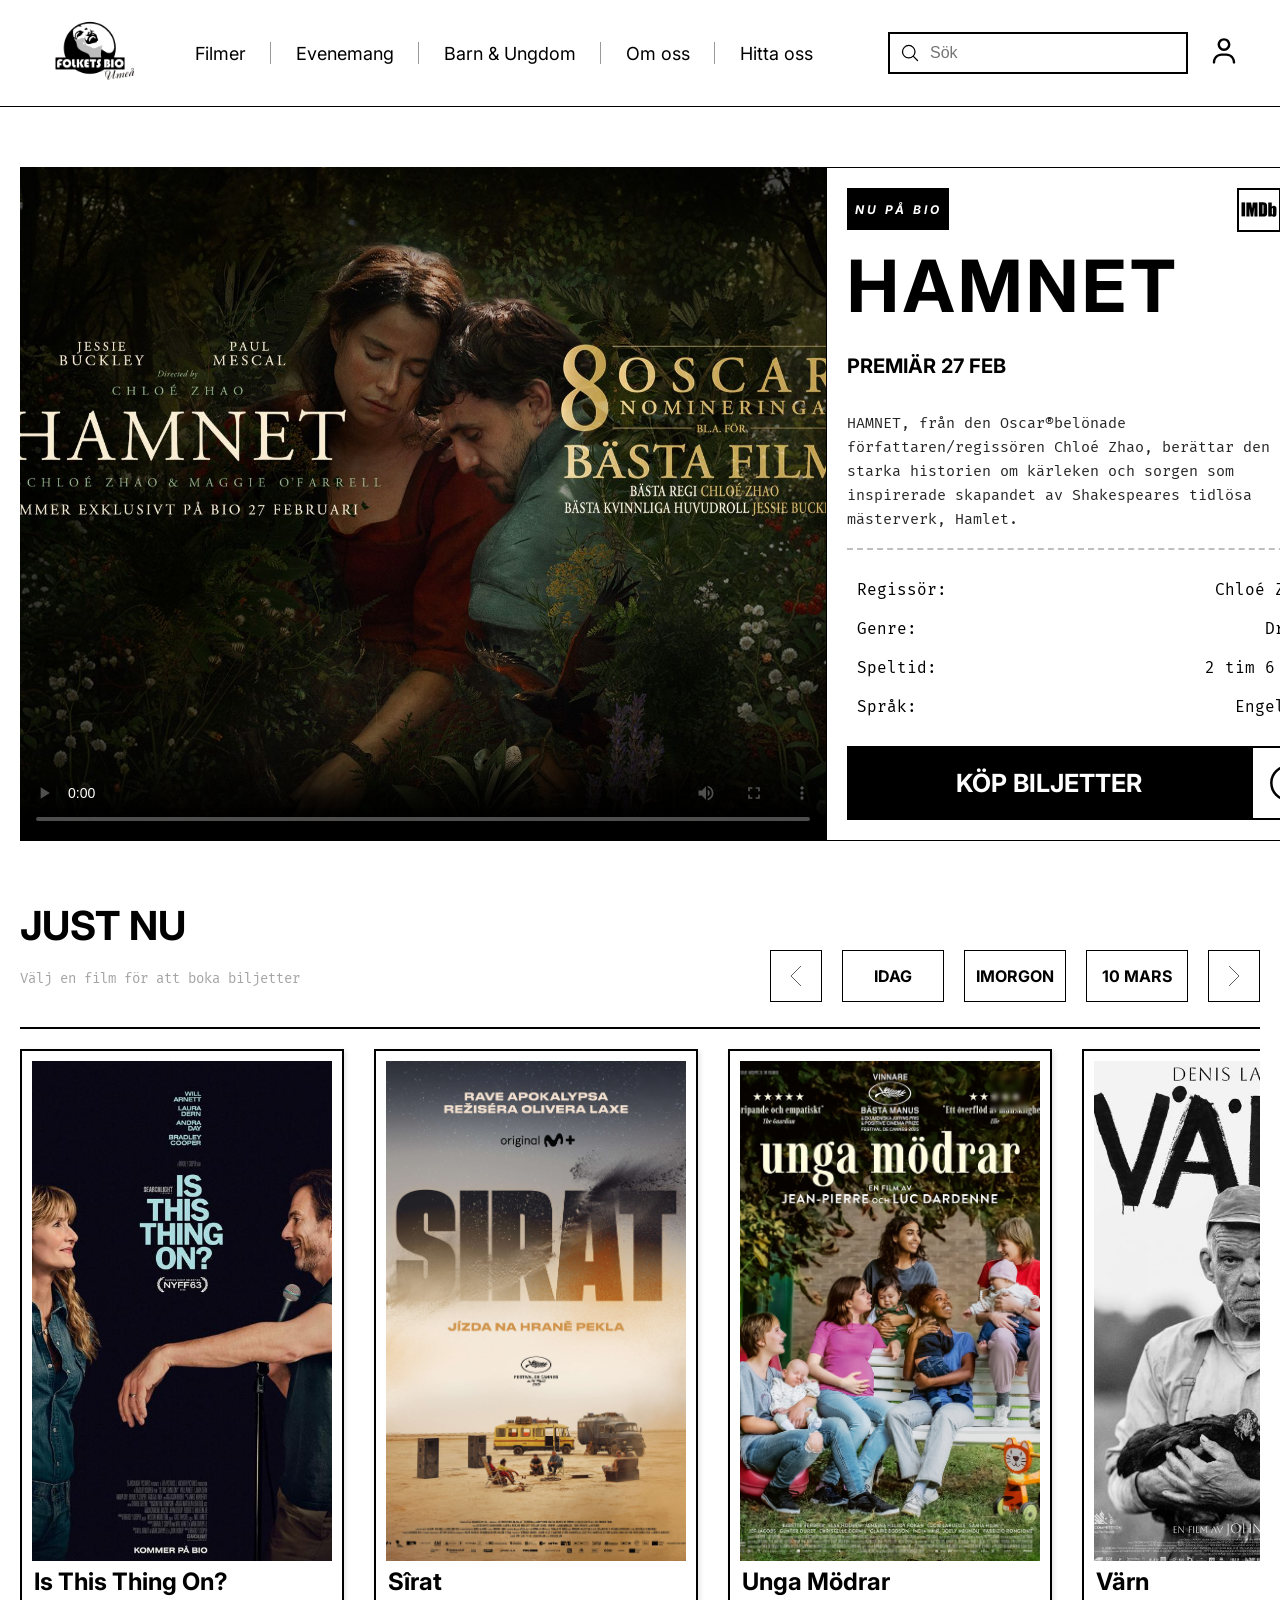
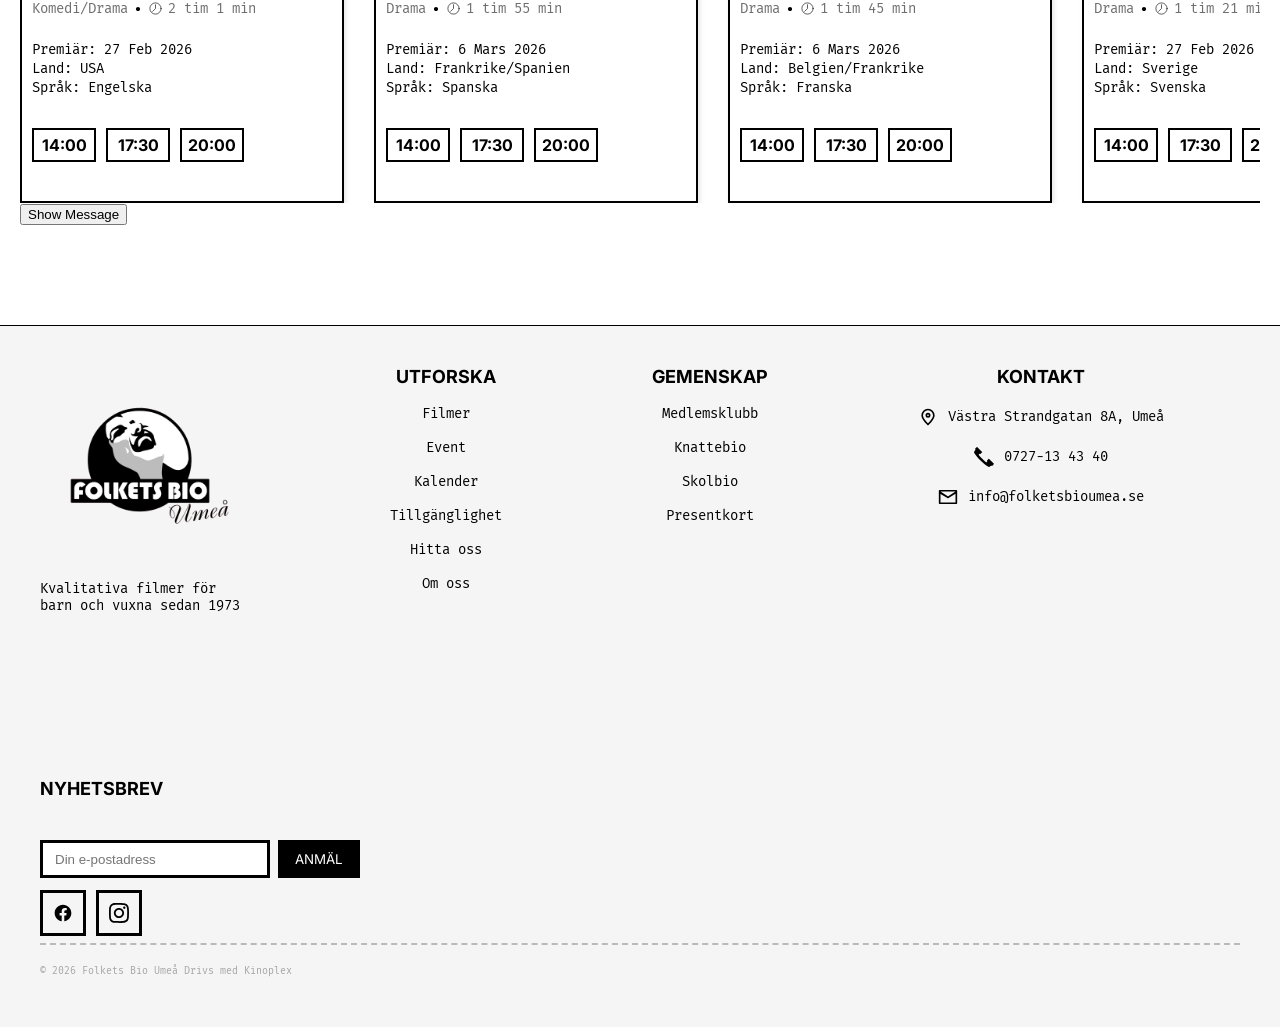
==== commit 5e6e1612: "made task 2, movie-scroll" ====
--- a/index.html
+++ b/index.html
@@ -6,7 +6,7 @@
     <meta name="description" content="Folkets Bio">
     <title>Folkets Bio</title>
     <link rel="stylesheet" href="css/style.css">
-    <script src="script.js"></script>
+    <script src="script.js" defer></script>
 </head>
 <body class="page-home">
     <header>
@@ -133,149 +133,387 @@
         <div class="row-over-movies">
             <h6>Välj en film för att boka biljetter</h6>
             <div class="scroll-movies">
-                <button class="arrow-box">
+                <button type="button" class="arrow-box" onclick="moveLeft()">
                     <img src="images/icons/arrow-left4-svgrepo-com.svg" alt="arrow" class="arrowicon">
                 </button>
                 <button class="date-box">IDAG</button>
                 <button class="date-box">IMORGON</button>
                 <button class="date-box">10 MARS</button>
-                <button class="arrow-box">
+                <button type="button" class="arrow-box" onclick="moveRight()">
                     <img src="images/icons/arrow-right4-svgrepo-com.svg" alt="arrow" class="arrowicon">
                 </button>
             </div>
         </div>
         <br>
-        <div class="movie-container">
+        <div class="movie-container-onerow">
 
             <div class="divider"></div>
 
-            <div class="movie-card">
-                <img src="images/isthisthingon.jpeg" alt="Is This Thing On?" class="movie-poster" onclick="openPopup('movie1')">
-                <div class="rating-small">
-                    <img src="images/imdb-logo-cinema.svg" alt="imdb" class="rating-icon-small">
-                    <div class="rating-text-small">
-                        <p>7.9</p>
-                    </div>
-                </div>
-                <br>
-                <div class="movie-info">
-                    <h3 onclick="openPopup('movie1')">Is This Thing On?</h3>
-                    <div class="time-genre-row">
-                        <p>Komedi/Drama</p>
-                        <img src="images/icons/dot-small-svgrepo-com.svg" class="doticon">
-                        <img src="images/icons/clock-0700-svgrepo-com.svg" class="clockicon">
-                        <p>2 tim 10 min</p>
-                    </div>
-                    <br>
-                    <p>Premiär: 27 Feb 2026</p>
-                    <p>Land: USA</p>
-                    <p>Språk: Engelska</p>
-                </div>
-                <br>
-                <div class="showtimes">
-                    <button class="showtime"><p>14:00</p></button>
-                    <button class="showtime"><p>17:30</p></button>
-                    <button class="showtime"><p>20:00</p></button>
-                </div>
-                
+            <div class="movie-scroll" id="movieRow">
+                <div class="movie-card">
+                    <img src="images/isthisthingon.jpeg" alt="Is This Thing On?" class="movie-poster">
+                    <div class="rating-small">
+                        <img src="images/imdb-logo-cinema.svg" alt="imdb" class="rating-icon-small">
+                        <div class="rating-text-small">
+                            <p>7.9</p>
+                        </div>
+                    </div>
+                    <br>
+                    <div class="movie-info">
+                        <h3>Is This Thing On?</h3>
+                        <div class="time-genre-row">
+                            <p>Komedi/Drama</p>
+                            <img src="images/icons/dot-small-svgrepo-com.svg" class="doticon">
+                            <img src="images/icons/clock-0700-svgrepo-com.svg" class="clockicon">
+                            <p>2 tim 1 min</p>
+                        </div>
+                        <br>
+                        <p>Premiär: 27 Feb 2026</p>
+                        <p>Land: USA</p>
+                        <p>Språk: Engelska</p>
+                    </div>
+                    <br>
+                    <div class="showtimes">
+                        <button class="showtime"><p>14:00</p></button>
+                        <button class="showtime"><p>17:30</p></button>
+                        <button class="showtime"><p>20:00</p></button>
+                    </div>
+                    
+                </div>
+            
+                <div class="movie-card">
+                    <img src="images/sirat.jpg" alt="Sîrat" class="movie-poster">
+                    <div class="rating-small">
+                        <img src="images/imdb-logo-cinema.svg" alt="imdb" class="rating-icon-small">
+                        <div class="rating-text-small">
+                            <p>7.9</p>
+                        </div>
+                    </div>
+                    <br>
+                    <div class="movie-info">
+                        <h3>Sîrat</h3>
+                        <div class="time-genre-row">
+                            <p>Drama</p>
+                            <img src="images/icons/dot-small-svgrepo-com.svg" class="doticon">
+                            <img src="images/icons/clock-0700-svgrepo-com.svg" class="clockicon">
+                            <p>1 tim 55 min</p>
+                        </div>
+                        <br>
+                        <p>Premiär: 6 Mars 2026</p>
+                        <p>Land: Frankrike/Spanien</p>
+                        <p>Språk: Spanska</p>
+                    </div>
+                    <br>
+                    <div class="showtimes">
+                        <button class="showtime"><p>14:00</p></button>
+                        <button class="showtime"><p>17:30</p></button>
+                        <button class="showtime"><p>20:00</p></button>
+                    </div>
+                </div>
+            
+                <div class="movie-card">
+                    <img src="images/ungamodrar.jpg" alt="Unga Mödrar" class="movie-poster">
+                    <div class="rating-small">
+                        <img src="images/imdb-logo-cinema.svg" alt="imdb" class="rating-icon-small">
+                        <div class="rating-text-small">
+                            <p>7.9</p>
+                        </div>
+                    </div>
+                    <br>
+                    <div class="movie-info">
+                        <h3>Unga Mödrar</h3>
+                        <div class="time-genre-row">
+                            <p>Drama</p>
+                            <img src="images/icons/dot-small-svgrepo-com.svg" class="doticon">
+                            <img src="images/icons/clock-0700-svgrepo-com.svg" class="clockicon">
+                            <p>1 tim 45 min</p>
+                        </div>
+                        <br>
+                        <p>Premiär: 6 Mars 2026</p>
+                        <p>Land: Belgien/Frankrike</p>
+                        <p>Språk: Franska</p>
+                    </div>
+                    <br>
+                    <div class="showtimes">
+                        <button class="showtime"><p>14:00</p></button>
+                        <button class="showtime"><p>17:30</p></button>
+                        <button class="showtime"><p>20:00</p></button>
+                    </div>
+                </div>
+            
+                <div class="movie-card">
+                    <img src="images/varn.jpeg" alt="Värn" class="movie-poster">
+                    <div class="rating-small">
+                        <img src="images/imdb-logo-cinema.svg" alt="imdb" class="rating-icon-small">
+                        <div class="rating-text-small">
+                            <p>7.9</p>
+                        </div>
+                    </div>
+                    <br>
+                    <div class="movie-info">
+                        <h3>Värn</h3>
+                        <div class="time-genre-row">
+                            <p>Drama</p>
+                            <img src="images/icons/dot-small-svgrepo-com.svg" class="doticon">
+                            <img src="images/icons/clock-0700-svgrepo-com.svg" class="clockicon">
+                            <p>1 tim 21 min</p>
+                        </div>
+                        <br>
+                        <p>Premiär: 27 Feb 2026</p>
+                        <p>Land: Sverige</p>
+                        <p>Språk: Svenska</p>
+                    </div>
+                    <br>
+                    <div class="showtimes">
+                        <button class="showtime"><p>14:00</p></button>
+                        <button class="showtime"><p>17:30</p></button>
+                        <button class="showtime"><p>20:00</p></button>
+                    </div>
+                </div>
+    
+                <div class="movie-card">
+                    <img src="images/begyndelser.jpg" alt="Begynnelser" class="movie-poster">
+                    <div class="rating-small">
+                        <img src="images/imdb-logo-cinema.svg" alt="imdb" class="rating-icon-small">
+                        <div class="rating-text-small">
+                            <p>7.9</p>
+                        </div>
+                    </div>
+                    <br>
+                    <div class="movie-info">
+                        <h3>Begynnelser</h3>
+                        <div class="time-genre-row">
+                            <p>Drama</p>
+                            <img src="images/icons/dot-small-svgrepo-com.svg" class="doticon">
+                            <img src="images/icons/clock-0700-svgrepo-com.svg" class="clockicon">
+                            <p>1 tim 36 min</p>
+                        </div>
+                        <br>
+                        <p>Premiär: 13 Mars 2026</p>
+                        <p>Land: Danmark</p>
+                        <p>Språk: Danska</p>
+                    </div>
+                    <br>
+                    <div class="showtimes">
+                        <button class="showtime"><p>14:00</p></button>
+                        <button class="showtime"><p>17:30</p></button>
+                        <button class="showtime"><p>20:00</p></button>
+                    </div>
+                    
+                </div>
+            
+                <div class="movie-card">
+                    <img src="images/killbill.jpeg" alt="Kill Bill" class="movie-poster">
+                    <div class="rating-small">
+                        <img src="images/imdb-logo-cinema.svg" alt="imdb" class="rating-icon-small">
+                        <div class="rating-text-small">
+                            <p>7.9</p>
+                        </div>
+                    </div>
+                    <br>
+                    <div class="movie-info">
+                        <h3>Kill Bill: The Whole Bloody Affair</h3>
+                        <div class="time-genre-row">
+                            <p>Action/Thriller</p>
+                            <img src="images/icons/dot-small-svgrepo-com.svg" class="doticon">
+                            <img src="images/icons/clock-0700-svgrepo-com.svg" class="clockicon">
+                            <p>4 tim 35 min</p>
+                        </div>
+                        <br>
+                        <p>Premiär: 13 Mars 2026</p>
+                        <p>Land: USA</p>
+                        <p>Språk: Engelska</p>
+                    </div>
+                    <br>
+                    <div class="showtimes">
+                        <button class="showtime"><p>14:00</p></button>
+                        <button class="showtime"><p>17:30</p></button>
+                        <button class="showtime"><p>20:00</p></button>
+                    </div>
+                </div>
+            
+                <div class="movie-card">
+                    <img src="images/mecenaten.jpg" alt="Mecenaten" class="movie-poster">
+                    <div class="rating-small">
+                        <img src="images/imdb-logo-cinema.svg" alt="imdb" class="rating-icon-small">
+                        <div class="rating-text-small">
+                            <p>7.9</p>
+                        </div>
+                    </div>
+                    <br>
+                    <div class="movie-info">
+                        <h3>Mecenaten</h3>
+                        <div class="time-genre-row">
+                            <p>Drama</p>
+                            <img src="images/icons/dot-small-svgrepo-com.svg" class="doticon">
+                            <img src="images/icons/clock-0700-svgrepo-com.svg" class="clockicon">
+                            <p>1 tim 40 min</p>
+                        </div>
+                        <br>
+                        <p>Premiär: 20 Mars 2026</p>
+                        <p>Land: Sverige</p>
+                        <p>Språk: Svenska</p>
+                    </div>
+                    <br>
+                    <div class="showtimes">
+                        <button class="showtime"><p>14:00</p></button>
+                        <button class="showtime"><p>17:30</p></button>
+                        <button class="showtime"><p>20:00</p></button>
+                    </div>
+                </div>
+            
+                <div class="movie-card">
+                    <img src="images/romeria.jpg" alt="Romería" class="movie-poster">
+                    <div class="rating-small">
+                        <img src="images/imdb-logo-cinema.svg" alt="imdb" class="rating-icon-small">
+                        <div class="rating-text-small">
+                            <p>7.9</p>
+                        </div>
+                    </div>
+                    <br>
+                    <div class="movie-info">
+                        <h3>Romería</h3>
+                        <div class="time-genre-row">
+                            <p>Drama</p>
+                            <img src="images/icons/dot-small-svgrepo-com.svg" class="doticon">
+                            <img src="images/icons/clock-0700-svgrepo-com.svg" class="clockicon">
+                            <p>1 tim 55 min</p>
+                        </div>
+                        <br>
+                        <p>Premiär: 13 Mars 2026</p>
+                        <p>Land: Spanien</p>
+                        <p>Språk: Spanska</p>
+                    </div>
+                    <br>
+                    <div class="showtimes">
+                        <button class="showtime"><p>14:00</p></button>
+                        <button class="showtime"><p>17:30</p></button>
+                        <button class="showtime"><p>20:00</p></button>
+                    </div>
+                </div>
+    
+                <div class="movie-card">
+                    <img src="images/sentimental_value.jpg" alt="Sentimental Value" class="movie-poster">
+                    <div class="rating-small">
+                        <img src="images/imdb-logo-cinema.svg" alt="imdb" class="rating-icon-small">
+                        <div class="rating-text-small">
+                            <p>7.9</p>
+                        </div>
+                    </div>
+                    <br>
+                    <div class="movie-info">
+                        <h3>Sentimental Value</h3>
+                        <div class="time-genre-row">
+                            <p>Drama</p>
+                            <img src="images/icons/dot-small-svgrepo-com.svg" class="doticon">
+                            <img src="images/icons/clock-0700-svgrepo-com.svg" class="clockicon">
+                            <p>2 tim 13 min</p>
+                        </div>
+                        <br>
+                        <p>Premiär: 26 Sept 2025</p>
+                        <p>Land: Norge</p>
+                        <p>Språk: Norska</p>
+                    </div>
+                    <br>
+                    <div class="showtimes">
+                        <button class="showtime"><p>14:00</p></button>
+                        <button class="showtime"><p>17:30</p></button>
+                        <button class="showtime"><p>20:00</p></button>
+                    </div>
+                    
+                </div>
+            
+                <div class="movie-card">
+                    <img src="images/stalsystrar.jpeg" alt="Stålsystrar" class="movie-poster">
+                    <div class="rating-small">
+                        <img src="images/imdb-logo-cinema.svg" alt="imdb" class="rating-icon-small">
+                        <div class="rating-text-small">
+                            <p>7.9</p>
+                        </div>
+                    </div>
+                    <br>
+                    <div class="movie-info">
+                        <h3>Stålsystrar - Som Sista Dagen</h3>
+                        <div class="time-genre-row">
+                            <p>Komedi/Drama</p>
+                            <img src="images/icons/dot-small-svgrepo-com.svg" class="doticon">
+                            <img src="images/icons/clock-0700-svgrepo-com.svg" class="clockicon">
+                            <p>1 tim 48 min</p>
+                        </div>
+                        <br>
+                        <p>Premiär: 27 Feb 2026</p>
+                        <p>Land: Finland</p>
+                        <p>Språk: Finska</p>
+                    </div>
+                    <br>
+                    <div class="showtimes">
+                        <button class="showtime"><p>14:00</p></button>
+                        <button class="showtime"><p>17:30</p></button>
+                        <button class="showtime"><p>20:00</p></button>
+                    </div>
+                </div>
+            
+                <div class="movie-card">
+                    <img src="images/testament.jpg" alt="The Testament Of Ann Lee" class="movie-poster">
+                    <div class="rating-small">
+                        <img src="images/imdb-logo-cinema.svg" alt="imdb" class="rating-icon-small">
+                        <div class="rating-text-small">
+                            <p>7.9</p>
+                        </div>
+                    </div>
+                    <br>
+                    <div class="movie-info">
+                        <h3>The Testament Of Ann Lee</h3>
+                        <div class="time-genre-row">
+                            <p>Musikal/Drama</p>
+                            <img src="images/icons/dot-small-svgrepo-com.svg" class="doticon">
+                            <img src="images/icons/clock-0700-svgrepo-com.svg" class="clockicon">
+                            <p>2 tim 17 min</p>
+                        </div>
+                        <br>
+                        <p>Premiär: 20 Mars 2026</p>
+                        <p>Land: USA</p>
+                        <p>Språk Engelska</p>
+                    </div>
+                    <br>
+                    <div class="showtimes">
+                        <button class="showtime"><p>14:00</p></button>
+                        <button class="showtime"><p>17:30</p></button>
+                        <button class="showtime"><p>20:00</p></button>
+                    </div>
+                </div>
+            
+                <div class="movie-card">
+                    <img src="images/tvaaglagare.jpg" alt="Två Åklagare" class="movie-poster">
+                    <div class="rating-small">
+                        <img src="images/imdb-logo-cinema.svg" alt="imdb" class="rating-icon-small">
+                        <div class="rating-text-small">
+                            <p>7.9</p>
+                        </div>
+                    </div>
+                    <br>
+                    <div class="movie-info">
+                        <h3>Två Åklagare</h3>
+                        <div class="time-genre-row">
+                            <p>Drama</p>
+                            <img src="images/icons/dot-small-svgrepo-com.svg" class="doticon">
+                            <img src="images/icons/clock-0700-svgrepo-com.svg" class="clockicon">
+                            <p>1 tim 57 min</p>
+                        </div>
+                        <br>
+                        <p>Premiär: 20 Mars 2026</p>
+                        <p>Land: Frankrike/Tyskland</p>
+                        <p>Språk: Ryska</p>
+                    </div>
+                    <br>
+                    <div class="showtimes">
+                        <button class="showtime"><p>14:00</p></button>
+                        <button class="showtime"><p>17:30</p></button>
+                        <button class="showtime"><p>20:00</p></button>
+                    </div>
+                </div>
             </div>
-            <div id="movie1" class="popup" style="display:none;">
-                <div class="popup-content">
-                  <span class="close" onclick="closePopup('movie1')">&times;</span>
-                  <h3>Franz K.</h3>
-                  <p>Här är lite information om filmen...</p>
-                </div>
-            </div>
-        
-            <div class="movie-card">
-                <img src="images/sirat.jpg" alt="Sîrat" class="movie-poster">
-                <div class="rating-small">
-                    <img src="images/imdb-logo-cinema.svg" alt="imdb" class="rating-icon-small">
-                    <div class="rating-text-small">
-                        <p>7.9</p>
-                    </div>
-                </div>
-                <br>
-                <div class="movie-info">
-                    <h3>Sîrat</h3>
-                    <div class="time-genre-row">
-                        <p>Komedi/Drama</p>
-                        <img src="images/icons/dot-small-svgrepo-com.svg" class="doticon">
-                        <img src="images/icons/clock-0700-svgrepo-com.svg" class="clockicon">
-                        <p>2 tim 10 min</p>
-                    </div>
-                    <br>
-                    <p>Premiär: 6 Mars 2026</p>
-                    <p>Land: Frankrike/Spanien</p>
-                    <p>Genre: Drama</p>
-                </div>
-                <br>
-                <div class="showtimes">
-                    <button class="showtime"><p>14:00</p></button>
-                    <button class="showtime"><p>17:30</p></button>
-                    <button class="showtime"><p>20:00</p></button>
-                </div>
-            </div>
-        
-            <div class="movie-card">
-                <img src="images/ungamodrar.jpg" alt="Unga Mödrar" class="movie-poster">
-                <div class="rating-small">
-                    <img src="images/imdb-logo-cinema.svg" alt="imdb" class="rating-icon-small">
-                    <div class="rating-text-small">
-                        <p>7.9</p>
-                    </div>
-                </div>
-                <br>
-                <div class="movie-info">
-                    <h3>Unga Mödrar</h3>
-                    <div class="time-genre-row">
-                        <p>Komedi/Drama</p>
-                        <img src="images/icons/dot-small-svgrepo-com.svg" class="doticon">
-                        <img src="images/icons/clock-0700-svgrepo-com.svg" class="clockicon">
-                        <p>2 tim 10 min</p>
-                    </div>
-                    <br>
-                    <p>Premiär: 6 Mars 2026</p>
-                    <p>Land: Belgien/Frankrike</p>
-                    <p>Genre: Drama</p>
-                </div>
-                <br>
-                <div class="showtimes">
-                    <button class="showtime"><p>14:00</p></button>
-                    <button class="showtime"><p>17:30</p></button>
-                    <button class="showtime"><p>20:00</p></button>
-                </div>
-            </div>
-        
-            <div class="movie-card">
-                <img src="images/varn.jpeg" alt="Värn" class="movie-poster">
-                <div class="rating-small">
-                    <img src="images/imdb-logo-cinema.svg" alt="imdb" class="rating-icon-small">
-                    <div class="rating-text-small">
-                        <p>7.9</p>
-                    </div>
-                </div>
-                <br>
-                <div class="movie-info">
-                    <h3>Värn</h3>
-                    <div class="time-genre-row">
-                        <p>Komedi/Drama</p>
-                        <img src="images/icons/dot-small-svgrepo-com.svg" class="doticon">
-                        <img src="images/icons/clock-0700-svgrepo-com.svg" class="clockicon">
-                        <p>2 tim 10 min</p>
-                    </div>
-                    <br>
-                    <p>Premiär: 27 Feb 2026</p>
-                    <p>Land: Sverige</p>
-                    <p>Genre: Drama</p>
-                </div>
-                <br>
-                <div class="showtimes">
-                    <button class="showtime"><p>14:00</p></button>
-                    <button class="showtime"><p>17:30</p></button>
-                    <button class="showtime"><p>20:00</p></button>
-                </div>
-            </div>
+            
         </div>
 
 
--- a/css/style.css
+++ b/css/style.css
@@ -396,6 +396,28 @@
     margin: 5px 0 20px 0;
 }
 
+.movie-container-onerow {
+    width: 100%;
+    overflow: hidden;
+    box-sizing: border-box;
+}
+.movie-container-onerow .movie-scroll {
+    display: flex;
+    flex-wrap: nowrap;
+    gap: 30px;
+    transition: transform 0.4s ease;
+}
+
+.movie-container-onerow .movie-card {
+    flex: 0 0 300px;
+    
+}
+.movie-scroll {
+    display: flex;
+    flex-wrap: nowrap;
+    gap: 30px;
+    transition: transform 0.4s ease;
+}
 .movie-container {
     display: flex;
     justify-content: space-between;
@@ -520,34 +542,6 @@
     outline: 2px solid #005fa3;
     outline-offset: 2px;
 }
-.popup {
-    position: fixed;
-    top: 0;
-    left: 0;
-    width: 100%;
-    height: 100%;
-    background: rgba(0,0,0,0.6);
-    display: flex;
-    justify-content: center;
-    align-items: center;
-  }
-  
-  .popup-content {
-    background: white;
-    padding: 20px;
-    border-radius: 5px;
-    max-width: 400px;
-    text-align: center;
-    position: relative;
-  }
-  
-  .close {
-    position: absolute;
-    top: 5px;
-    right: 10px;
-    font-size: 24px;
-    cursor: pointer;
-  }
 
 .movie-calender-buttons {
     display: flex;
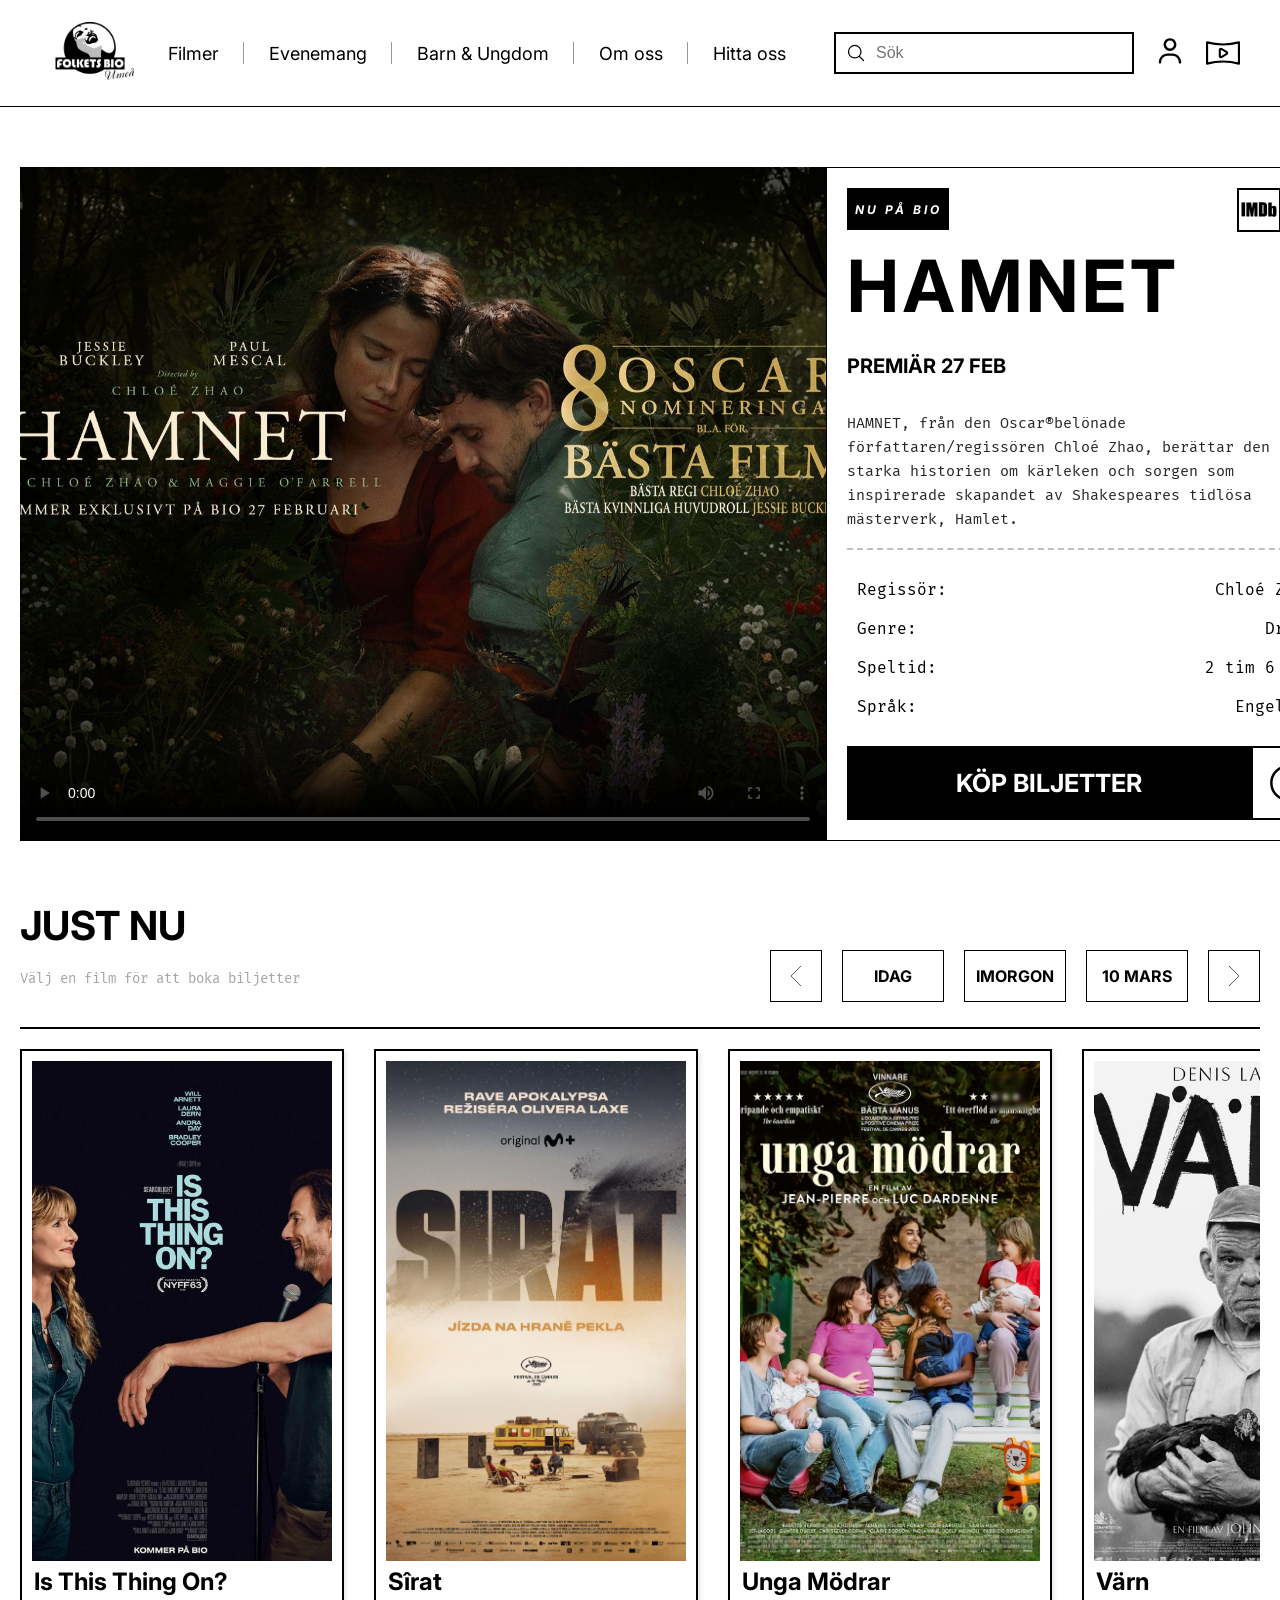
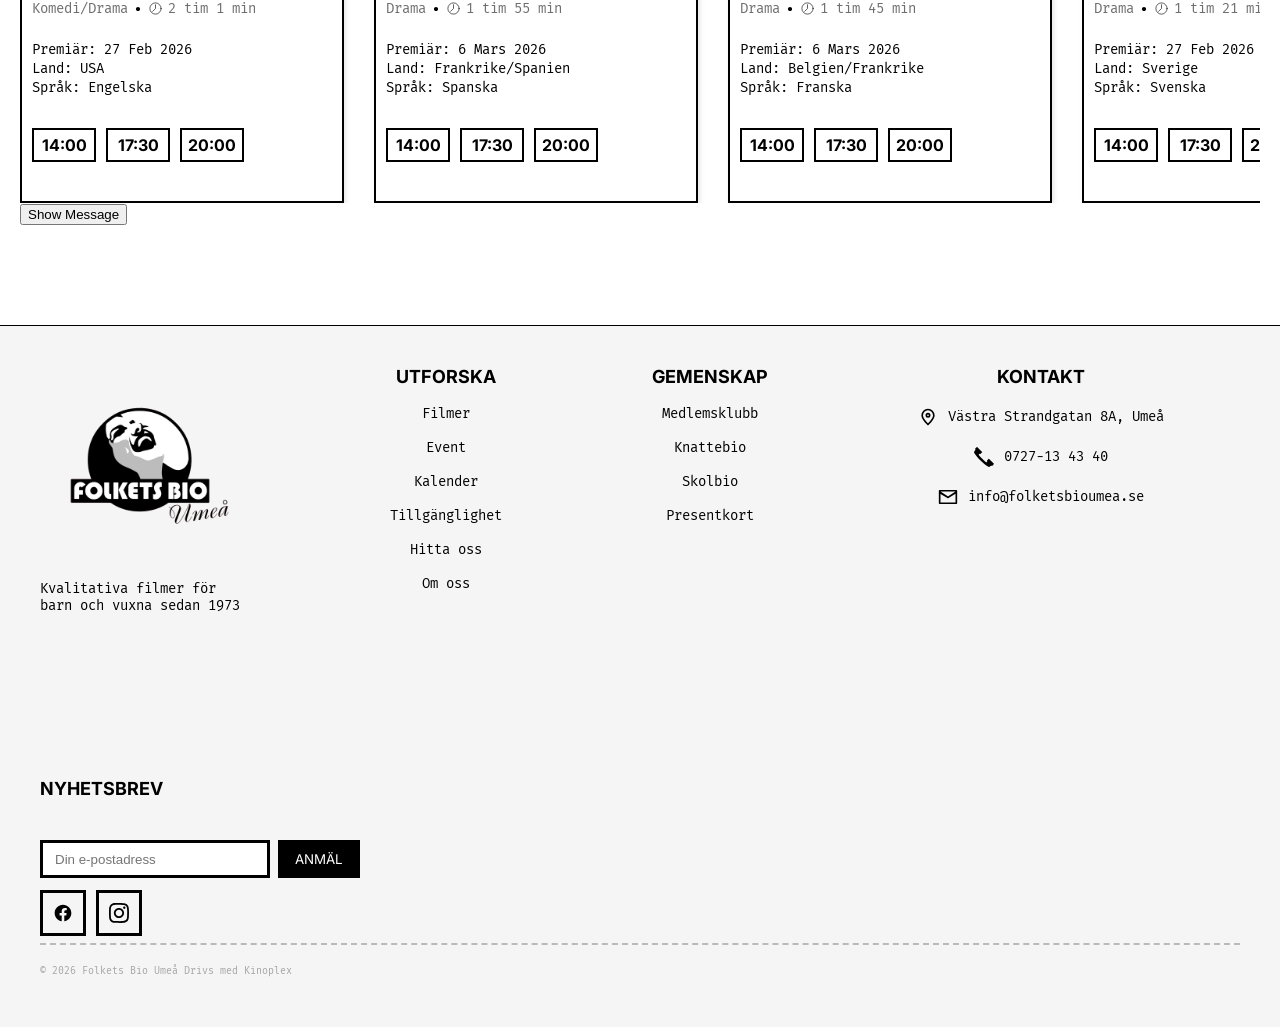
==== commit 6c2b0b1a: "task 3" ====
--- a/index.html
+++ b/index.html
@@ -19,11 +19,11 @@
             </div>
             
             <ul class="menu">
-                <li><a href="filmer.html">Filmer</a></li>
-                <li><a href="event.html">Evenemang</a></li>
-                <li><a href="smafolketsbio.html">Barn & Ungdom</a></li>
-                <li><a href="om-oss.html">Om oss</a></li>
-                <li><a href="hitta-oss.html">Hitta oss</a></li>
+                <li><a href="filmer.html" class="menu-link">Filmer</a></li>
+                <li><a href="event.html" class="menu-link">Evenemang</a></li>
+                <li><a href="smafolketsbio.html" class="menu-link">Barn & Ungdom</a></li>
+                <li><a href="om-oss.html" class="menu-link">Om oss</a></li>
+                <li><a href="hitta-oss.html" class="menu-link">Hitta oss</a></li>
             </ul>
             
             <div class="nav-right">
@@ -46,6 +46,10 @@
                         alt="profil"
                         >
                 </a>
+
+                <button onclick="toggleCinemaMode()" class="cinema-btn">
+                    <img src="images/icons/cinema-play-screen-movie-svgrepo-com.svg" alt="Cinema mode">
+                </button>
             
                 <div class="hamburger">
                     <span></span>
--- a/css/style.css
+++ b/css/style.css
@@ -9,6 +9,7 @@
     width: 100%;
     overflow-x: hidden;
     box-sizing: border-box;
+    transition: background-color 0.3s ease, color 0.3s ease;
 }
 
 header {
@@ -100,16 +101,111 @@
     display: none;
 }
 
+.menu-link.active {
+    border-bottom: 2px solid #000;
+    font-weight: bold;
+}
 
 .profilikon {
     width: 32px;
     height: auto;
 }
+.profilikon:hover {
+    transform: scale(1.05);
+    transition: 0.2s ease;
+}
   
 .menu a:hover {
     text-decoration: underline;
 }
-
+.cinema-btn {
+    all: unset;
+    cursor: pointer;
+    display: flex;
+    align-items: center;
+    justify-content: center;
+}
+.cinema-btn:hover {
+    transform: scale(1.05);
+    transition: 0.2s ease;
+}
+
+.cinema-btn img {
+    width: 34px;
+    height: 34px;
+    display: block;
+}
+.cinema .cinema-btn img {
+    filter: brightness(0) invert(1);
+}
+
+.cinema {
+    background-color: #111;
+    color: #f1f1f1;
+}
+.cinema .hamburger span {
+    background-color: #fff;
+}
+.cinema header,
+.cinema footer {
+    background-color: #1a1a1a;
+    color: white;
+    border-color: #444;
+}
+.cinema .menu li::after {
+    background-color: #fff;
+    opacity: 0.6;
+}
+.cinema .divider {
+    background-color: #222;
+}
+.cinema .hero-text {
+    background-color: #1e1e1e;
+    color: white;
+}
+.cinema .movie-card {
+    background-color: #1e1e1e;
+    color: white;
+    border-color: #444;
+}
+.cinema button {
+    background-color: #222;
+    color: white;
+    border: 2px solid white;
+}
+.cinema .menu-link {
+    color: white;
+}
+.cinema .time-genre-row p {
+    color: white;
+}
+.cinema .showtimes .showtime {
+    background-color: #222;
+    color: white;
+    border: 2px solid white;
+}
+.cinema .showtimes .showtime:hover {
+    background-color: white;
+    color: black;
+}
+.cinema .arrowicon,
+.cinema .infoicon,
+.cinema .doticon,
+.cinema .profilikon,
+.cinema .list-icon,
+.cinema .icon-box,
+.cinema .clockicon {
+    filter: brightness(0) invert(1);
+}
+.cinema .footer-links a {
+    color: #ddd;
+    text-decoration: none;
+}
+
+.cinema .footer-links a:hover {
+    color: white;
+    text-decoration: underline;
+}
 
 .logga-hemsida {
     width: auto;
@@ -298,6 +394,10 @@
     width: 40px;
     height: 40px;
 }
+.info-button:hover {
+    transform: scale(1.05);
+    transition: 0.2s ease;
+}
 
 .buy-button:hover {
     background-color: #fff;
@@ -375,6 +475,9 @@
 .arrow-box:hover {
     background-color: #000;
     color: #fff;
+}
+.arrow-box:hover .arrowicon {
+    filter: brightness(0) invert(1);
 }
 .arrow-box:focus-visible {
     outline: 2px solid #005fa3;
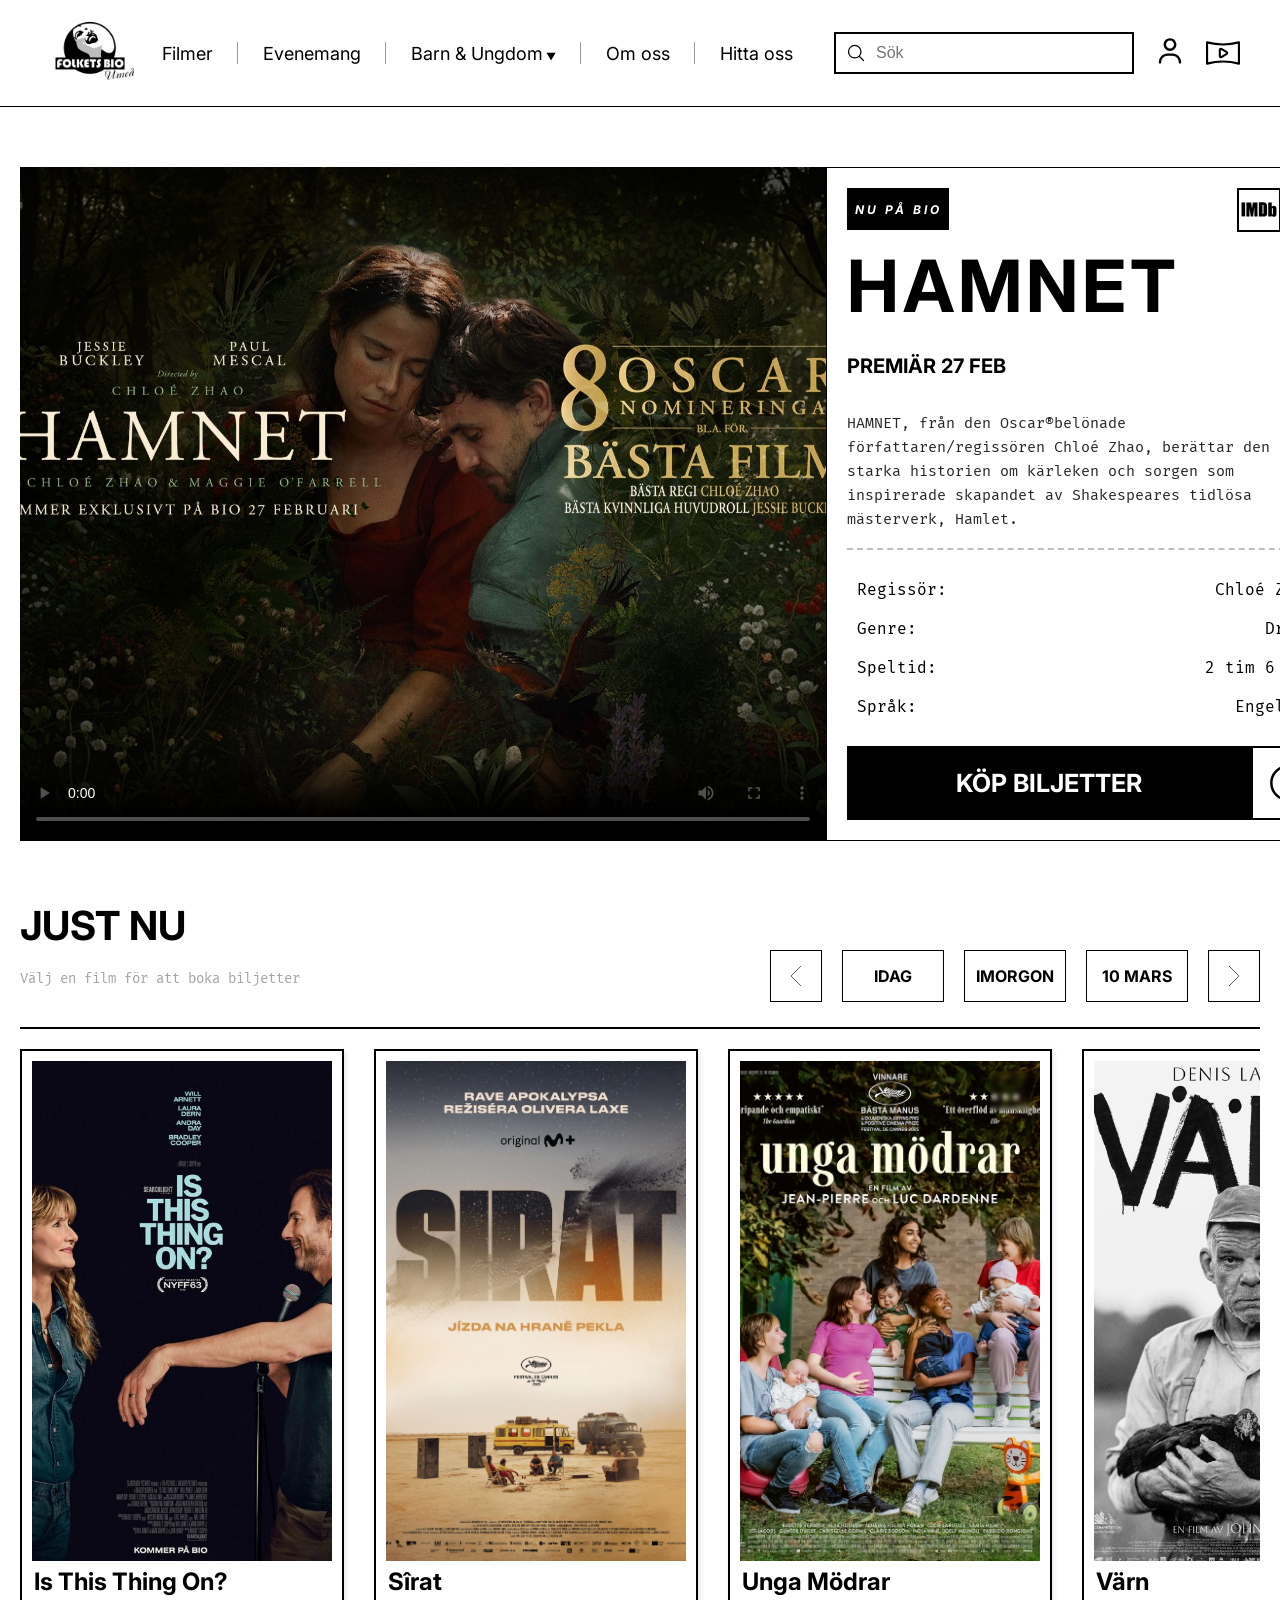
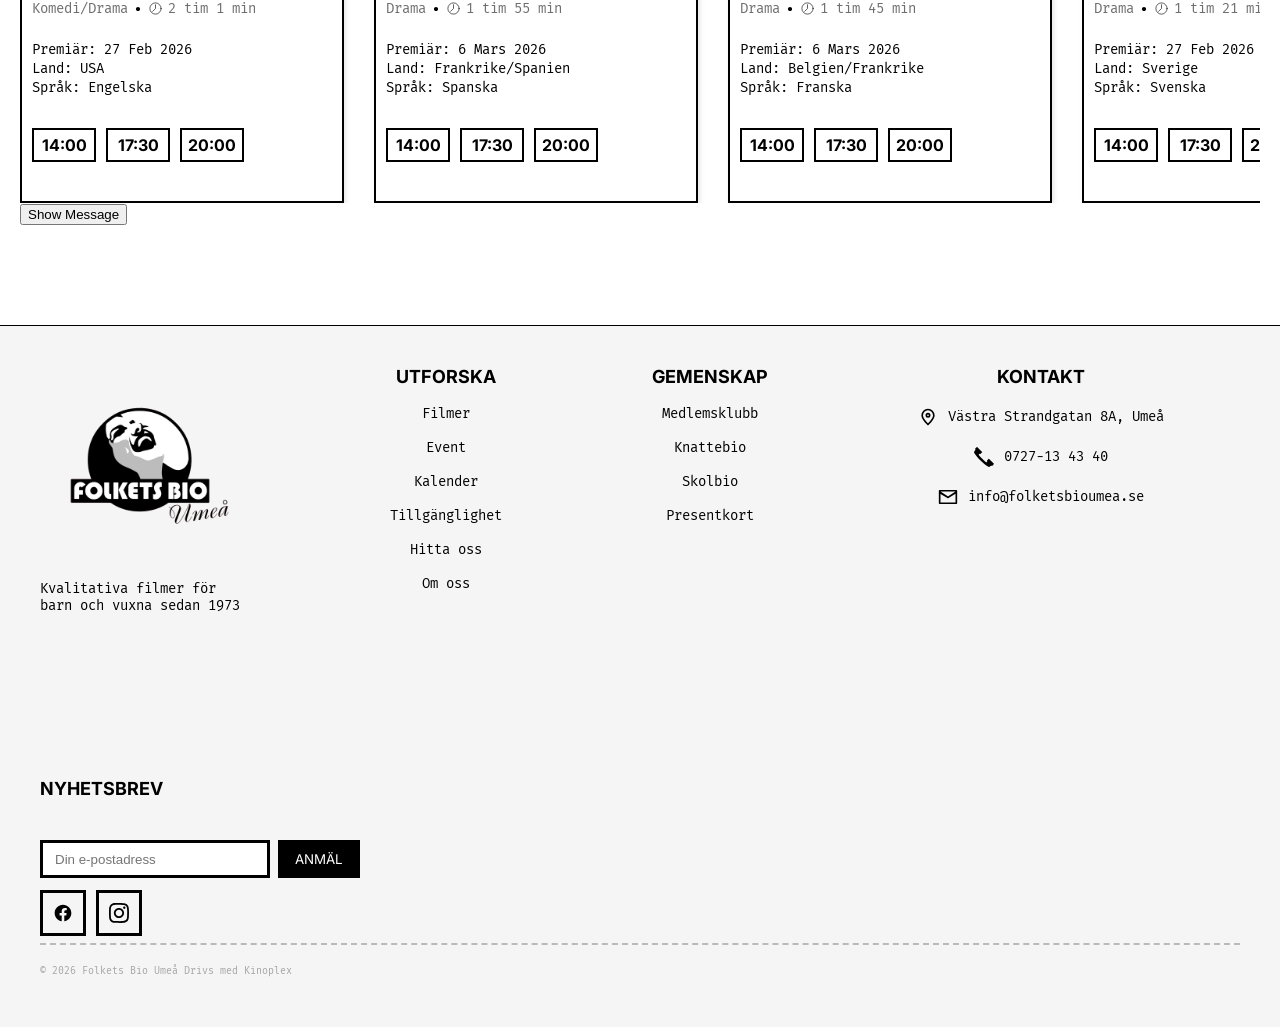
==== commit c8bcca1b: "javascript tasks" ====
--- a/index.html
+++ b/index.html
@@ -7,6 +7,7 @@
     <title>Folkets Bio</title>
     <link rel="stylesheet" href="css/style.css">
     <script src="script.js" defer></script>
+    <script src="https://code.jquery.com/jquery-3.6.0.min.js"></script>
 </head>
 <body class="page-home">
     <header>
@@ -21,7 +22,14 @@
             <ul class="menu">
                 <li><a href="filmer.html" class="menu-link">Filmer</a></li>
                 <li><a href="event.html" class="menu-link">Evenemang</a></li>
-                <li><a href="smafolketsbio.html" class="menu-link">Barn & Ungdom</a></li>
+                <li class="dropdown">
+                    <a href="smafolketsbio.html" class="menu-link dropdown-toggle">Barn & Ungdom</a>
+                
+                    <ul class="submenu">
+                        <li><a href="smafolketsbio.html">Knattebio</a></li>
+                        <li><a href="#">Skolbio</a></li>
+                    </ul>
+                </li>
                 <li><a href="om-oss.html" class="menu-link">Om oss</a></li>
                 <li><a href="hitta-oss.html" class="menu-link">Hitta oss</a></li>
             </ul>
--- a/css/style.css
+++ b/css/style.css
@@ -117,6 +117,69 @@
   
 .menu a:hover {
     text-decoration: underline;
+}
+.submenu {
+    display: none;
+    position: absolute;
+    top: 150%;
+    left: 50%;
+    transform: translateX(-50%);
+    width: 200px;
+    background-color: #fff;
+
+    border: 1px solid #000;
+    padding: 0;
+    box-sizing: border-box;
+    list-style: none;
+    z-index: 1000;
+}
+.submenu li {
+    padding: 12px 20px;
+    white-space: nowrap;
+    border-bottom: 2px solid #000;
+}
+
+.submenu li a {
+    text-decoration: none;
+    color: #000;
+    display: block;
+}
+.submenu li:last-child {
+    border-bottom: none;
+}
+.submenu li:hover {
+    background-color: #000;
+    transition: 0.5s;
+}
+.submenu li::after {
+    display: none !important;
+}
+.submenu li:hover a {
+    color: #fff;
+}
+.dropdown {
+    position: relative;
+    display: inline-block;
+}
+.dropdown-toggle::after {
+    content: " ▼";
+    font-size: 10px;
+}
+.cinema .submenu {
+    background-color: #111;
+    border: 1px solid #fff;
+}
+
+.cinema .submenu li a {
+    color: #fff;
+}
+
+.cinema .submenu li:hover {
+    background-color: #fff;
+}
+
+.cinema .submenu li:hover a {
+    color: #000;
 }
 .cinema-btn {
     all: unset;
@@ -402,6 +465,7 @@
 .buy-button:hover {
     background-color: #fff;
     color: #000;
+    transition: 0.5s;
 }
 
 .buy-button:focus-visible {
@@ -475,6 +539,7 @@
 .arrow-box:hover {
     background-color: #000;
     color: #fff;
+    transition: 0.5s;
 }
 .arrow-box:hover .arrowicon {
     filter: brightness(0) invert(1);
@@ -486,6 +551,7 @@
 .date-box:hover {
     background-color: #000;
     color: #fff;
+    transition: 0.5s;
 }
 .date-box:focus-visible {
     outline: 2px solid #005fa3;
@@ -536,6 +602,7 @@
     width: 360px;
     text-align: left;
     box-shadow: 2px 2px 5px rgba(0,0,0,0.1);
+    transition: transform 0.2s ease, opacity 0.2s ease;
 }
 .movie-card:hover {
     transform: translateY(-4px);
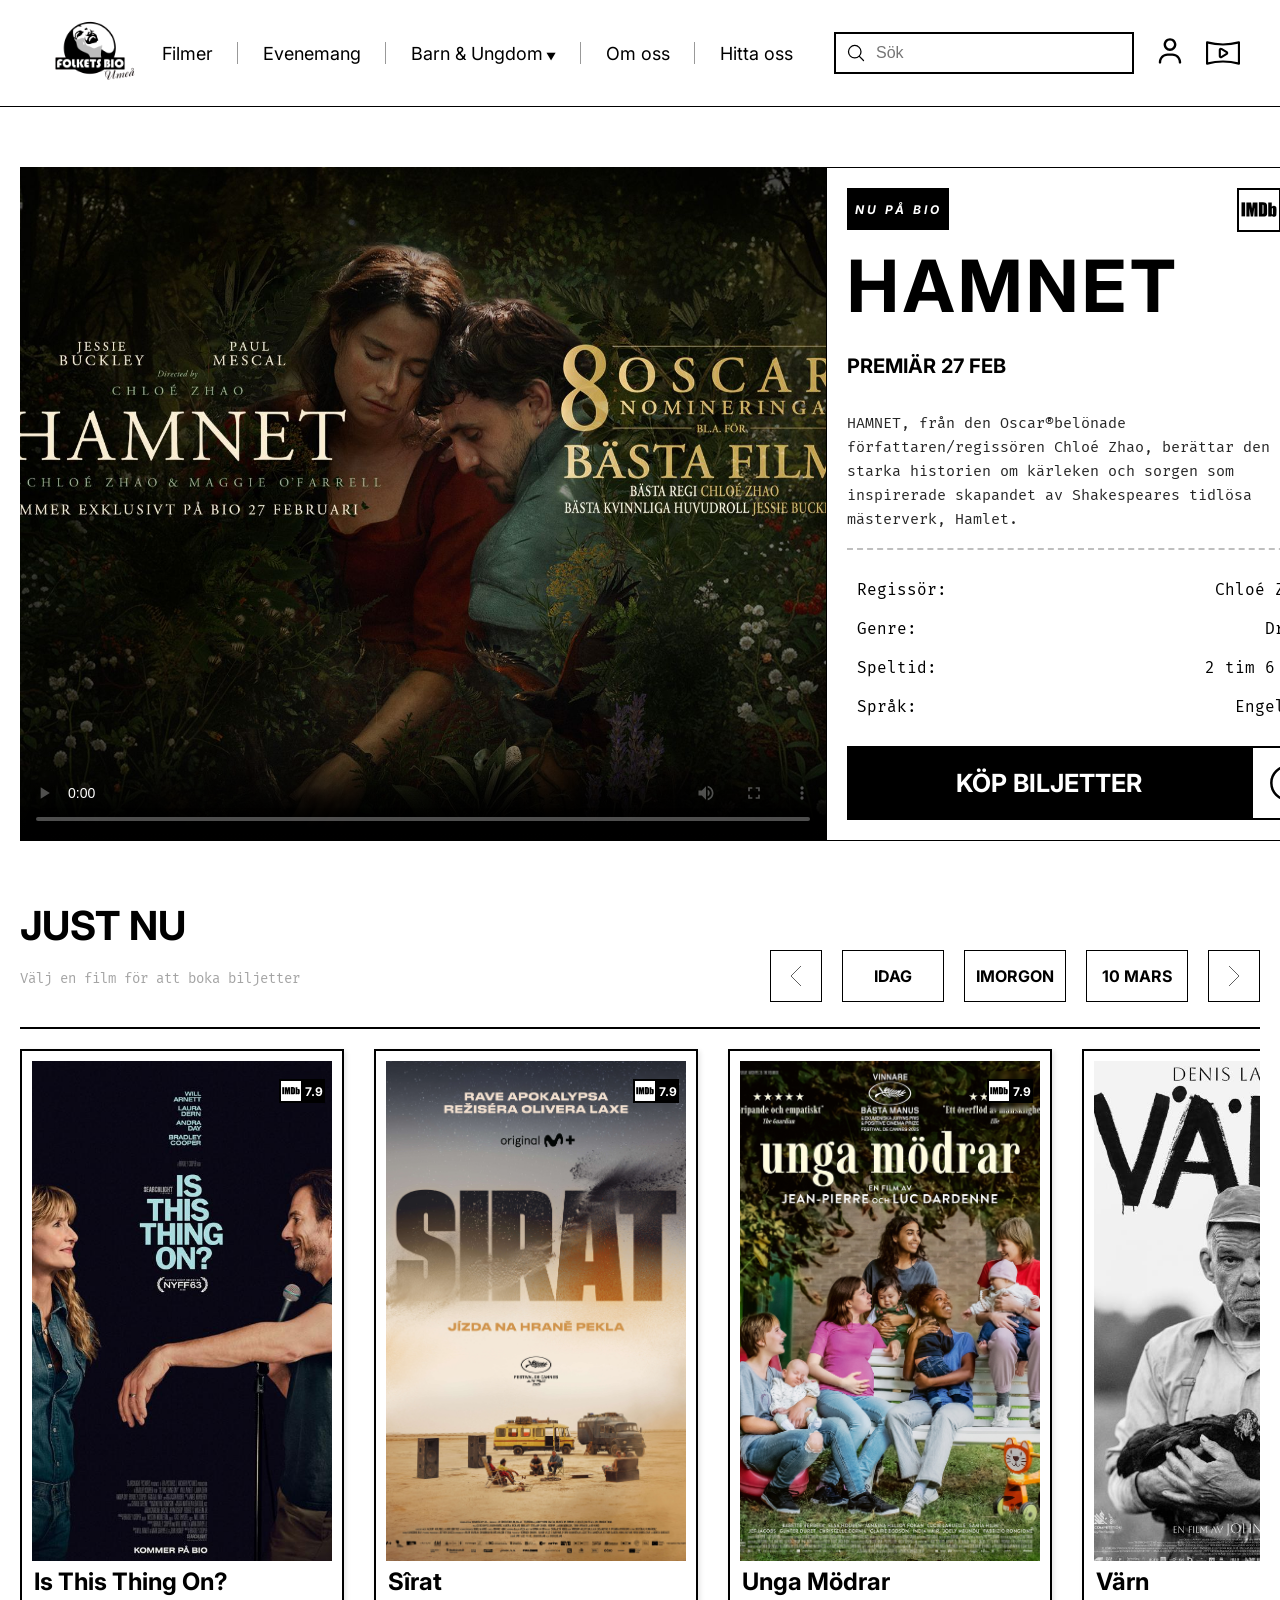
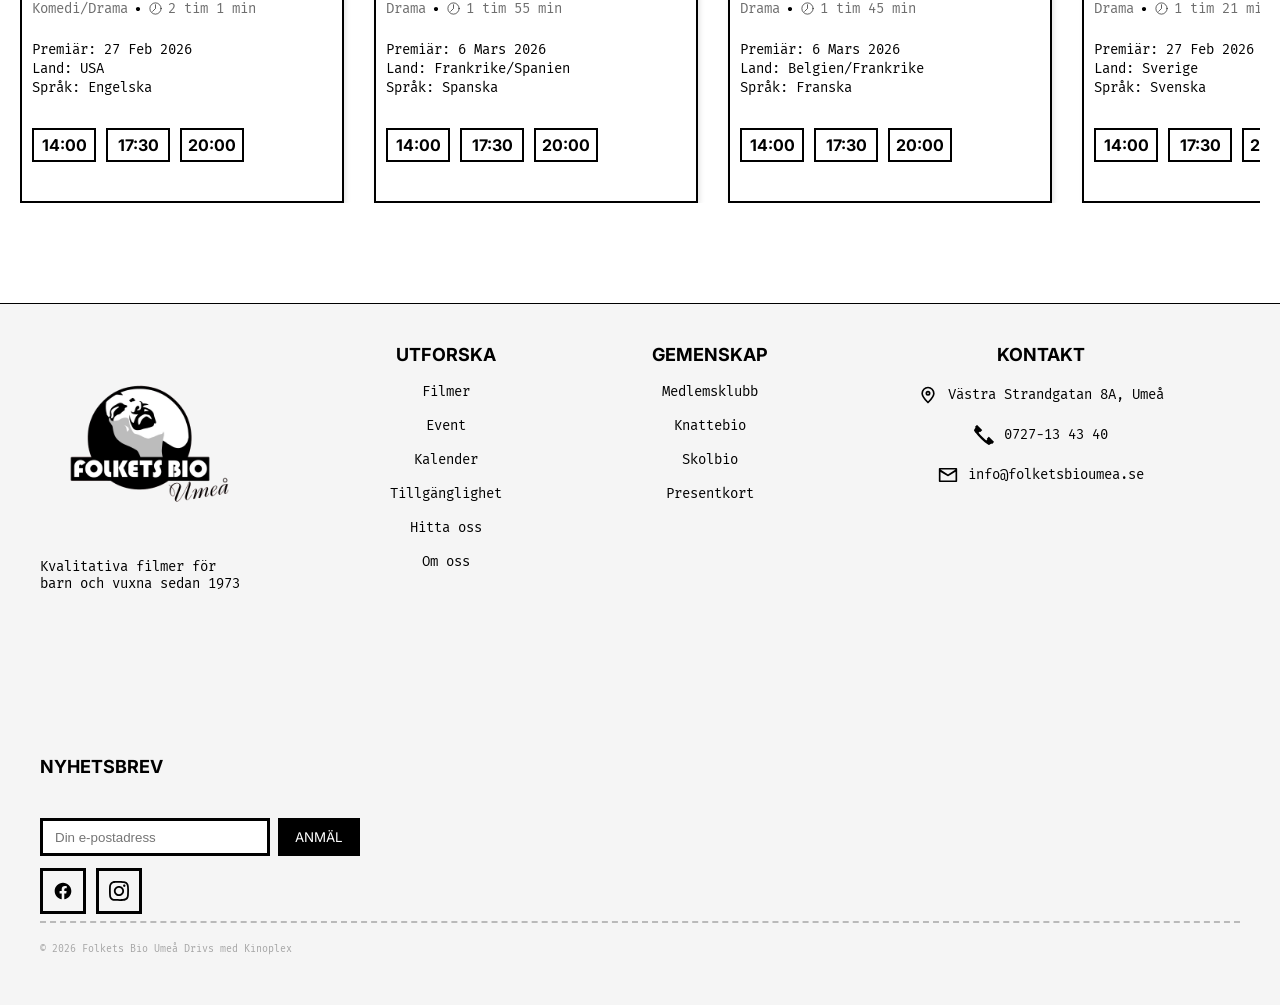
==== commit 18f58d2e: "got rid of button" ====
--- a/index.html
+++ b/index.html
@@ -529,7 +529,7 @@
         </div>
 
 
-        <button onclick="showMessage()">Show Message</button>
+        <!--<button onclick="showMessage()">Show Message</button>-->
 
     </main>
     <br>
